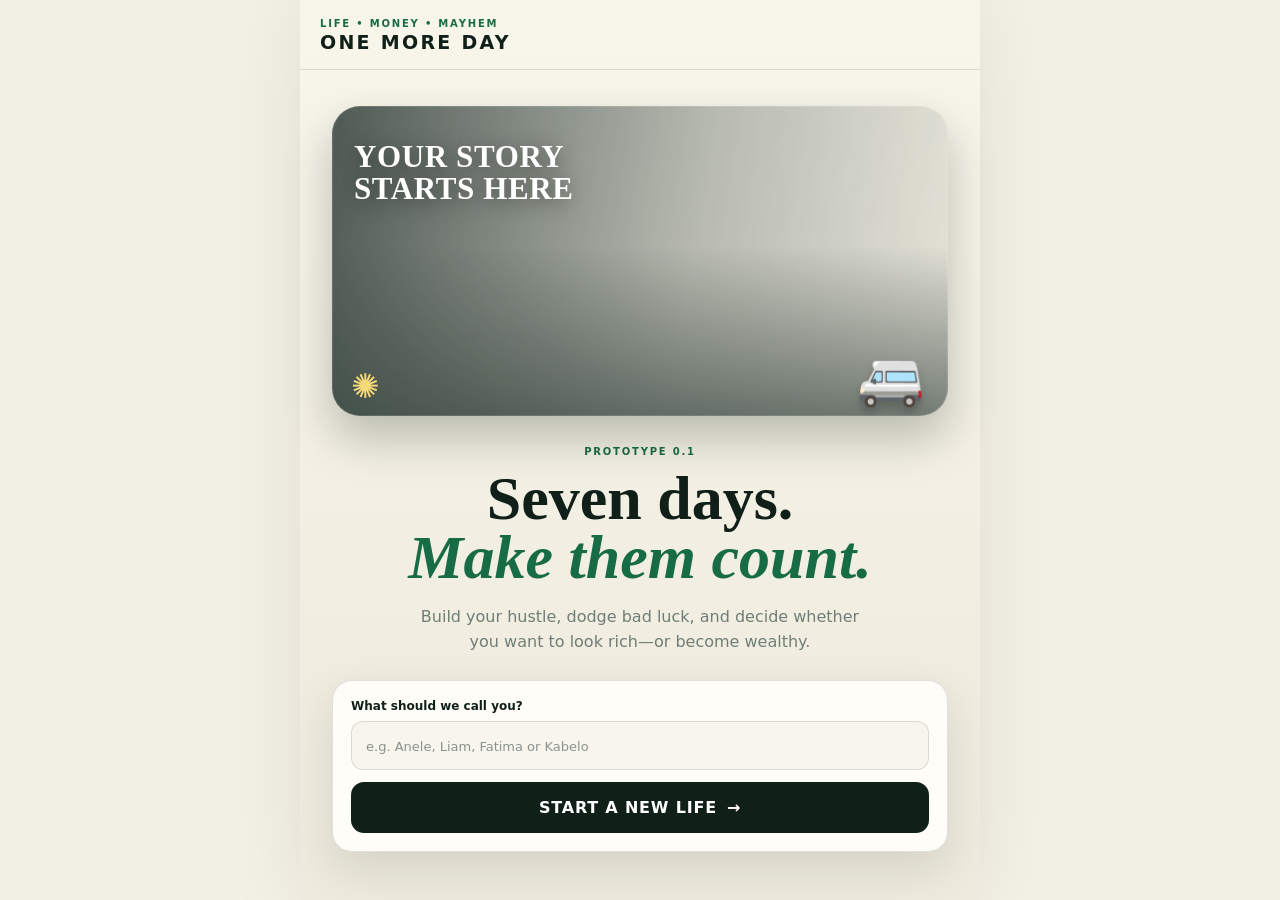
==== index.html @ ae4381b4 "Add files via upload" ====
<!doctype html>
<html lang="en">
<head>
  <meta charset="utf-8">
  <meta name="viewport" content="width=device-width, initial-scale=1, viewport-fit=cover">
  <meta name="theme-color" content="#101c18">
  <meta name="description" content="ONE MORE DAY — a bite-sized life and money simulator.">
  <title>ONE MORE DAY</title>
  <link rel="stylesheet" href="styles.css">
  <link rel="stylesheet" href="career.css">
  <link rel="stylesheet" href="life-polish.css">
  <link rel="stylesheet" href="v05-polish.css">
  <link rel="stylesheet" href="v06-game.css">
</head>
<body>
  <main class="app-shell">
    <header class="topbar">
      <div>
        <p class="eyebrow">LIFE • MONEY • MAYHEM</p>
        <h1>ONE MORE DAY</h1>
      </div>
      <button id="resetButton" class="icon-button hidden" type="button" aria-label="Start a new life">↻</button>
    </header>

    <section id="startScreen" class="screen start-screen">
      <div class="hero-art cover-art" aria-hidden="true">
        <div class="cover-copy"><strong>YOUR STORY<br>STARTS HERE</strong></div>
        <span class="cover-shade"></span><span class="taxi">🚐</span><span class="protea">✺</span>
      </div>
      <p class="chapter">PROTOTYPE 0.1</p>
      <h2>Seven days.<br><em>Make them count.</em></h2>
      <p class="lede">Build your hustle, dodge bad luck, and decide whether you want to look rich—or become wealthy.</p>
      <form id="newLifeForm" class="new-life-card">
        <label for="playerName">What should we call you?</label>
        <input id="playerName" name="playerName" maxlength="32" placeholder="e.g. Anele, Liam, Fatima or Kabelo" autocomplete="given-name">
        <button class="primary-button" type="submit">START A NEW LIFE <span>→</span></button>
        <button id="continueButton" class="text-button hidden" type="button">Continue saved life</button>
      </form>
    </section>

    <section id="gameScreen" class="screen hidden" aria-live="polite">
      <div class="day-strip">
        <div><span>DAY</span><strong id="dayValue">1 / 7</strong></div>
        <div><span>AGE</span><strong id="ageValue">18</strong></div>
        <div class="money"><span>CASH</span><strong id="cashValue">R250</strong></div>
        <div><span>NET WORTH</span><strong id="netWorthValue">R250</strong></div>
      </div>

      <div id="statGrid" class="stat-grid"></div>

      <details class="relationship-panel">
        <summary><div><p class="chapter">YOUR PEOPLE</p><h3>Relationships</h3></div><span>View bonds⌄</span></summary>
        <div id="relationshipGrid" class="relationship-grid"></div>
      </details>

      <section id="storyCard" class="story-card">
        <div class="story-head">
          <span id="storyIcon" class="story-icon">🌅</span>
          <div><p id="storyKicker" class="chapter">MONDAY MORNING</p><h2 id="storyTitle">The week is yours.</h2></div>
        </div>
        <p id="storyText">Your wallet is light, but your ambition isn't. Pick a hustle to earn today's bread.</p>
        <div id="choiceList" class="choice-list"></div>
      </section>

      <section id="activityPanel" class="activity-panel">
        <div class="section-title"><div><p class="chapter">YOUR WORK</p><h3 id="workTitle">Choose a career path</h3></div><span id="energyHint">Build it over time</span></div>
        <div id="hustleList" class="hustle-list"></div>
      </section>

      <div id="toast" class="toast" role="status"></div>
      <button id="nextDayButton" class="primary-button next-button" type="button" disabled>CHOOSE A CAREER FIRST</button>
      <p class="save-note">Progress saves automatically on this device.</p>
    </section>

    <section id="summaryScreen" class="screen summary-screen hidden">
      <div class="summary-badge">WEEK 1 COMPLETE</div>
      <h2 id="summaryTitle">You survived the week.</h2>
      <p id="summaryMessage" class="lede"></p>
      <div id="summaryScore" class="big-score"></div>
      <div id="summaryGrid" class="summary-grid"></div>
      <div class="quote-card"><span>“</span><p id="summaryQuote"></p></div>
      <button id="continueWeekButton" class="primary-button" type="button">CONTINUE YOUR STORY <span>→</span></button>
      <button id="replayButton" class="text-button" type="button">Start a different life</button>
    </section>
  </main>

  <div id="chaseGame" class="chase-modal hidden" role="dialog" aria-modal="true" aria-labelledby="chaseTitle">
    <div class="chase-card">
      <p class="chapter">QUICK! GET YOUR PHONE BACK</p>
      <h2 id="chaseTitle">Catch the thief!</h2>
      <p>Tap the moving thief three times before they escape.</p>
      <div class="chase-status"><strong id="chaseHits">0 / 3 catches</strong><span id="chaseTime">6.0s</span></div>
      <div id="chaseTrack" class="chase-track"><button id="thiefButton" type="button" aria-label="Catch the thief">🏃🏾</button></div>
    </div>
  </div>
  <script src="js/life-game.js"></script>
</body>
</html>
---- styles.css ----
:root {
  --ink:#102019; --muted:#6f7e76; --paper:#f3f0e5; --card:#fffdf7;
  --green:#176c45; --lime:#dff36a; --gold:#f3b43c; --red:#dc5d4a;
  --line:rgba(16,32,25,.13); --shadow:0 16px 45px rgba(13,36,26,.12);
}
*{box-sizing:border-box} body{margin:0;background:var(--paper);color:var(--ink);font-family:Inter,ui-sans-serif,system-ui,-apple-system,"Segoe UI",sans-serif;min-height:100vh}
button,input{font:inherit}button{cursor:pointer}.hidden{display:none!important}.app-shell{width:min(100%,680px);min-height:100vh;margin:auto;background:linear-gradient(180deg,#f8f5eb,#eeeadd);box-shadow:0 0 80px rgba(16,32,25,.08)}
.topbar{padding:max(18px,env(safe-area-inset-top)) 20px 14px;display:flex;align-items:center;justify-content:space-between;border-bottom:1px solid var(--line)}h1{font-size:19px;letter-spacing:.12em;margin:2px 0}.eyebrow,.chapter{font-size:10px;letter-spacing:.18em;font-weight:900;color:var(--green);margin:0}.icon-button{width:40px;height:40px;border-radius:50%;border:1px solid var(--line);background:transparent;font-size:22px}.screen{padding:24px 18px 34px}.start-screen{text-align:center;padding-top:36px}.hero-art{height:190px;position:relative;overflow:hidden;border-radius:28px;background:linear-gradient(#e5f3d8 0 57%,#d2a05b 57%);margin-bottom:30px}.sun{position:absolute;width:92px;height:92px;border-radius:50%;background:var(--gold);left:50%;top:25px;transform:translateX(-50%)}.city{position:absolute;inset:auto 0 36px;height:74px;background:linear-gradient(90deg,#1a5139 0 10%,transparent 10% 13%,#26664a 13% 28%,transparent 28% 32%,#173f30 32% 44%,transparent 44% 48%,#286d4c 48% 63%,transparent 63% 67%,#174a35 67% 80%,transparent 80% 83%,#2a6549 83%);clip-path:polygon(0 42%,10% 42%,10% 18%,20% 18%,20% 48%,34% 48%,34% 0,44% 0,44% 51%,54% 51%,54% 23%,65% 23%,65% 45%,75% 45%,75% 8%,86% 8%,86% 38%,100% 38%,100% 100%,0 100%)}.taxi{position:absolute;right:38px;bottom:9px;font-size:48px;filter:drop-shadow(0 6px 4px rgba(0,0,0,.2))}.start-screen h2,.summary-screen h2{font-family:Georgia,serif;font-size:clamp(38px,10vw,62px);line-height:.95;margin:12px 0 18px}.start-screen h2 em{color:var(--green)}.lede{color:var(--muted);line-height:1.55;margin:0 auto 26px;max-width:470px}.new-life-card{background:var(--card);padding:18px;border:1px solid var(--line);border-radius:20px;box-shadow:var(--shadow);text-align:left}.new-life-card label{display:block;font-size:12px;font-weight:800;margin-bottom:8px}.new-life-card input{width:100%;padding:14px;border:1px solid var(--line);border-radius:12px;background:#f8f5ec;font-size:16px;margin-bottom:12px;outline:none}.new-life-card input:focus{border-color:var(--green);box-shadow:0 0 0 3px rgba(23,108,69,.12)}.primary-button{width:100%;border:0;border-radius:13px;background:var(--ink);color:white;font-weight:900;letter-spacing:.05em;padding:16px;display:flex;justify-content:center;gap:10px}.primary-button:not(:disabled):active{transform:translateY(1px)}.primary-button:disabled{opacity:.42;cursor:not-allowed}.text-button{border:0;background:none;color:var(--green);font-weight:800;width:100%;padding:14px 0 2px}.day-strip{display:grid;grid-template-columns:repeat(4,1fr);gap:6px;border-bottom:1px solid var(--line);padding-bottom:17px}.day-strip div{border-right:1px solid var(--line);padding:0 7px}.day-strip div:last-child{border:0}.day-strip span{display:block;font-size:8px;letter-spacing:.11em;font-weight:900;color:var(--muted);margin-bottom:5px}.day-strip strong{font-size:14px;white-space:nowrap}.day-strip .money strong{color:var(--green)}.stat-grid{display:grid;grid-template-columns:repeat(3,1fr);gap:8px;margin:16px 0}.stat{background:rgba(255,255,255,.58);border:1px solid var(--line);padding:9px;border-radius:10px}.stat-label{display:flex;justify-content:space-between;font-size:9px;font-weight:900;color:var(--muted);text-transform:uppercase}.bar{height:5px;background:#deddd4;border-radius:5px;margin-top:6px;overflow:hidden}.bar i{display:block;height:100%;border-radius:5px;background:var(--green);transition:width .3s}.story-card{background:var(--card);border:1px solid var(--line);border-radius:22px;padding:20px;box-shadow:var(--shadow);margin:12px 0}.story-head{display:flex;gap:13px;align-items:center}.story-icon{display:grid;place-items:center;width:50px;height:50px;border-radius:15px;background:var(--lime);font-size:25px;flex:none}.story-card h2{font-family:Georgia,serif;margin:3px 0 0;font-size:25px}.story-card>p{line-height:1.5;color:#536159}.choice-list{display:grid;gap:9px;margin-top:16px}.choice{border:1px solid var(--line);background:#f7f4eb;text-align:left;border-radius:12px;padding:13px;font-weight:800;color:var(--ink)}.choice small{display:block;color:var(--muted);font-weight:500;margin-top:3px}.choice:hover{border-color:var(--green)}.choice:disabled{opacity:.45}.activity-panel{margin-top:20px}.section-title{display:flex;justify-content:space-between;align-items:end}.section-title h3{margin:3px 0;font-family:Georgia,serif;font-size:24px}.section-title>span{font-size:10px;color:var(--muted)}.hustle-list{display:grid;gap:9px;margin-top:12px}.hustle{display:grid;grid-template-columns:45px 1fr auto;gap:11px;align-items:center;width:100%;padding:13px;border-radius:14px;border:1px solid var(--line);background:rgba(255,255,255,.6);text-align:left;color:var(--ink)}.hustle:hover:not(:disabled){border-color:var(--green);transform:translateY(-1px)}.hustle.done{background:#e5efdf;border-color:#7fa688}.hustle:disabled:not(.done){opacity:.43}.hustle-icon{font-size:25px}.hustle strong,.hustle small{display:block}.hustle small{color:var(--muted);margin-top:2px}.reward{font-weight:900;color:var(--green);white-space:nowrap}.next-button{margin-top:19px;background:var(--green)}.save-note{text-align:center;font-size:10px;color:var(--muted)}.toast{position:fixed;z-index:10;left:50%;bottom:90px;transform:translate(-50%,20px);width:min(90%,430px);background:var(--ink);color:#fff;padding:12px 16px;border-radius:12px;opacity:0;pointer-events:none;transition:.25s;text-align:center;font-weight:700;box-shadow:var(--shadow)}.toast.show{opacity:1;transform:translate(-50%,0)}.summary-screen{text-align:center;padding-top:50px}.summary-badge{display:inline-block;background:var(--lime);color:var(--ink);font-size:10px;letter-spacing:.16em;font-weight:900;padding:8px 13px;border-radius:20px}.big-score{font:700 54px Georgia,serif;color:var(--green);margin:12px}.big-score small{font:800 11px Inter,sans-serif;color:var(--muted);display:block;letter-spacing:.12em}.summary-grid{display:grid;grid-template-columns:repeat(2,1fr);gap:9px;text-align:left;margin:20px 0}.summary-item{background:var(--card);border:1px solid var(--line);border-radius:13px;padding:13px}.summary-item span{font-size:9px;color:var(--muted);font-weight:900;letter-spacing:.1em}.summary-item strong{display:block;font-size:20px;margin-top:3px}.quote-card{display:flex;text-align:left;background:var(--ink);color:white;padding:17px;border-radius:16px;margin:22px 0}.quote-card span{font:50px Georgia;color:var(--lime);line-height:.7;margin-right:10px}.quote-card p{margin:0;line-height:1.45}.positive{color:var(--green)!important}.negative{color:var(--red)!important}
@media(min-width:560px){.screen{padding-left:32px;padding-right:32px}.hustle-list{grid-template-columns:repeat(3,1fr)}.hustle{grid-template-columns:1fr;text-align:center}.hustle-icon{font-size:30px}.reward{margin-top:4px}.stat-grid{grid-template-columns:repeat(6,1fr)}}
@media(prefers-reduced-motion:reduce){*{scroll-behavior:auto!important;transition:none!important}}
---- career.css ----
.career-card{background:var(--card);border:1px solid var(--line);border-radius:17px;padding:16px;margin-top:12px}.career-top{display:flex;gap:12px;align-items:center}.career-top .hustle-icon{font-size:34px}.career-top div{flex:1}.career-top strong,.career-top small{display:block}.career-top small{color:var(--muted);margin-top:3px}.career-progress{height:8px;background:#deddd4;border-radius:8px;overflow:hidden;margin:14px 0 5px}.career-progress i{display:block;height:100%;background:var(--gold);border-radius:8px}.career-meta{display:flex;justify-content:space-between;color:var(--muted);font-size:10px;font-weight:800}.upgrade-list{display:grid;grid-template-columns:1fr 1fr;gap:8px;margin-top:13px}.upgrade{border:1px solid var(--line);background:#f7f4eb;border-radius:11px;padding:11px;text-align:left;color:var(--ink)}.upgrade strong,.upgrade small{display:block}.upgrade small{color:var(--muted);margin-top:3px}.upgrade:disabled{opacity:.4}.opportunity{margin-top:10px;border:1px dashed var(--green);border-radius:12px;padding:11px;color:var(--green);background:#edf5e8;font-weight:800;width:100%}
---- life-polish.css ----
.cover-art{height:250px;background:linear-gradient(165deg,#102f25 0 55%,#d3903d 55% 68%,#f1bd4b 68%);box-shadow:0 22px 45px rgba(16,32,25,.2);isolation:isolate}.cover-art:before{content:"";position:absolute;inset:0;background:radial-gradient(circle at 82% 18%,rgba(223,243,106,.22) 0 2px,transparent 3px);background-size:22px 22px;opacity:.8}.cover-copy{position:absolute;z-index:6;text-align:left;left:22px;top:24px;color:white}.cover-copy span{font-size:8px;letter-spacing:.23em;font-weight:900;color:var(--lime)}.cover-copy strong{display:block;font:700 27px/1.02 Georgia,serif;margin-top:7px;letter-spacing:.02em}.cover-art .sun{width:105px;height:105px;left:auto;right:26px;top:30px;background:var(--gold);box-shadow:0 0 0 13px rgba(243,180,60,.12)}.mountain{position:absolute;z-index:2;bottom:57px;left:-3%;width:74%;height:92px;background:#214d3b;clip-path:polygon(0 100%,8% 64%,22% 55%,31% 30%,60% 24%,70% 47%,80% 49%,100% 100%)}.cover-art .city{z-index:3;bottom:42px;opacity:.94}.cover-art .taxi{z-index:7;font-size:54px;right:24px;bottom:7px}.protea{position:absolute;z-index:7;color:#f5d878;font-size:34px;left:19px;bottom:10px}.relationship-panel{margin:18px 0}.relationship-grid{display:grid;grid-template-columns:repeat(3,1fr);gap:8px;margin-top:10px}.person{background:rgba(255,255,255,.62);border:1px solid var(--line);border-radius:13px;padding:10px;text-align:center}.person-avatar{font-size:24px;display:block}.person strong,.person small{display:block}.person strong{font-size:11px;margin-top:4px}.person small{font-size:9px;color:var(--muted);margin:2px 0 7px}.bond{height:5px;background:#deddd4;border-radius:5px;overflow:hidden}.bond i{display:block;height:100%;background:#d65c75}.performance{display:flex;align-items:center;gap:8px;margin-top:10px;padding:9px 11px;background:#eef3e9;border-radius:10px;font-size:11px}.performance b{color:var(--green)}.work-situation{margin-top:13px;padding-top:13px;border-top:1px solid var(--line)}.work-situation>strong{font-family:Georgia,serif;font-size:17px}.work-situation>p{font-size:12px;line-height:1.4;color:var(--muted);margin:5px 0 10px}.work-options{display:grid;gap:7px}.work-option{border:1px solid var(--line);border-radius:10px;background:#fff;padding:9px;text-align:left;color:var(--ink);font-size:11px;font-weight:800}.work-option small{display:block;color:var(--muted);font-weight:500;margin-top:2px}.fired-card{background:#fff0eb;border:1px solid #e6a093;border-radius:14px;padding:15px;margin-top:12px}.fired-card strong{color:#9b3427}.warning{color:var(--red)!important}
@media(min-width:560px){.cover-art{height:285px}.cover-copy strong{font-size:35px}.work-options{grid-template-columns:repeat(3,1fr)}}
---- v05-polish.css ----
.cover-art{height:275px;background-image:url("https://commons.wikimedia.org/wiki/Special:Redirect/file/Ominous%20Sunset%20over%20Johannesburg.jpg?width=1200");background-size:cover;background-position:center 48%;box-shadow:0 22px 45px rgba(16,32,25,.25);isolation:isolate}.cover-art:before{content:"";position:absolute;inset:0;background:linear-gradient(100deg,rgba(7,25,20,.88) 0%,rgba(7,25,20,.32) 58%,rgba(7,25,20,.08)),linear-gradient(0deg,rgba(7,25,20,.65),transparent 55%);z-index:1}.cover-shade{position:absolute;inset:0;z-index:2;box-shadow:inset 0 0 0 1px rgba(255,255,255,.13);border-radius:28px}.cover-copy{z-index:6}.cover-copy strong{font-size:29px;text-shadow:0 3px 20px rgba(0,0,0,.5)}.cover-art .taxi{z-index:7}.protea{z-index:7}.relationship-panel{margin:18px 0;border:1px solid var(--line);background:rgba(255,255,255,.58);border-radius:16px;padding:0 13px}.relationship-panel summary{list-style:none;display:flex;align-items:center;justify-content:space-between;cursor:pointer;padding:13px 0}.relationship-panel summary::-webkit-details-marker{display:none}.relationship-panel summary h3{font:700 20px Georgia,serif;margin:2px 0}.relationship-panel summary>span{font-size:10px;color:var(--green);font-weight:900}.relationship-panel[open] summary>span{font-size:0}.relationship-panel[open] summary>span:after{content:"Hide bonds⌃";font-size:10px}.relationship-grid{padding-bottom:13px}.work-option,.choice,.hustle,.upgrade,.opportunity{transition:transform .16s,box-shadow .16s,border-color .16s}.work-option:hover,.choice:hover,.hustle:hover,.upgrade:hover:not(:disabled),.opportunity:hover{border-color:var(--green)!important;box-shadow:0 7px 18px rgba(23,108,69,.1);transform:translateY(-1px)}.work-option:active,.choice:active,.hustle:active,.upgrade:active,.opportunity:active,.primary-button:active{transform:scale(.985)}.story-card{overflow:hidden}.choice{position:relative;padding-right:35px}.choice:after{content:"›";position:absolute;right:13px;top:50%;transform:translateY(-50%);font-size:22px;color:var(--green)}.day-strip{position:sticky;top:0;z-index:8;background:rgba(243,240,229,.94);backdrop-filter:blur(12px);padding-top:10px}.new-life-card{backdrop-filter:blur(8px)}
@media(min-width:560px){.cover-art{height:310px}.cover-copy strong{font-size:38px}}
.photo-credit{font-size:8px;color:var(--muted);text-align:right;margin:-22px 8px 18px;position:relative;z-index:8;background:rgba(255,255,255,.72);display:inline-block;float:right;padding:3px 6px;border-radius:6px}.photo-credit+.chapter{clear:both}
.hidden-stakes{font-size:9px!important;font-style:italic;margin:9px 0 0!important}.work-option small{opacity:.68}.new-life-card input::placeholder{color:#89938e;font-size:13px}
---- v06-game.css ----
.cover-copy{top:28px}.cover-copy strong{font-size:31px}.path-note{font-size:10px;color:var(--muted);margin-top:3px}.empire-progress{margin:11px 0;padding:10px;background:#14271f;color:white;border-radius:11px}.empire-progress div{display:flex;justify-content:space-between;font-size:9px;font-weight:900;letter-spacing:.08em}.empire-progress .bar{background:rgba(255,255,255,.16);height:6px}.empire-progress .bar i{background:var(--lime)}.expansion-button{grid-column:1/-1;border:1px solid #dfbd6b;background:#fff8de;border-radius:11px;padding:11px;text-align:left;color:var(--ink)}.expansion-button strong,.expansion-button small{display:block}.expansion-button small{color:var(--muted);margin-top:3px}.expansion-button:disabled{opacity:.4}.summary-screen .text-button{margin-top:9px}.chase-modal{position:fixed;z-index:50;inset:0;background:rgba(8,24,18,.86);display:grid;place-items:center;padding:20px;backdrop-filter:blur(8px)}.chase-card{width:min(100%,480px);background:var(--paper);border-radius:24px;padding:20px;box-shadow:0 30px 90px rgba(0,0,0,.4)}.chase-card h2{font:700 30px Georgia,serif;margin:5px 0}.chase-card>p:not(.chapter){color:var(--muted);margin:0 0 13px}.chase-status{display:flex;justify-content:space-between;font-size:12px;font-weight:900;margin-bottom:8px}.chase-track{height:300px;position:relative;overflow:hidden;border-radius:17px;background:linear-gradient(160deg,#ecd89e,#c17e3e);box-shadow:inset 0 0 0 1px rgba(0,0,0,.1)}.chase-track:before{content:"";position:absolute;inset:0;background:repeating-linear-gradient(90deg,transparent 0 58px,rgba(255,255,255,.14) 59px 61px)}#thiefButton{position:absolute;left:42%;top:42%;width:64px;height:64px;border:0;border-radius:50%;background:#fff;box-shadow:0 7px 20px rgba(0,0,0,.25);font-size:31px;transition:left .12s,top .12s,transform .08s}#thiefButton:active{transform:scale(.82)}
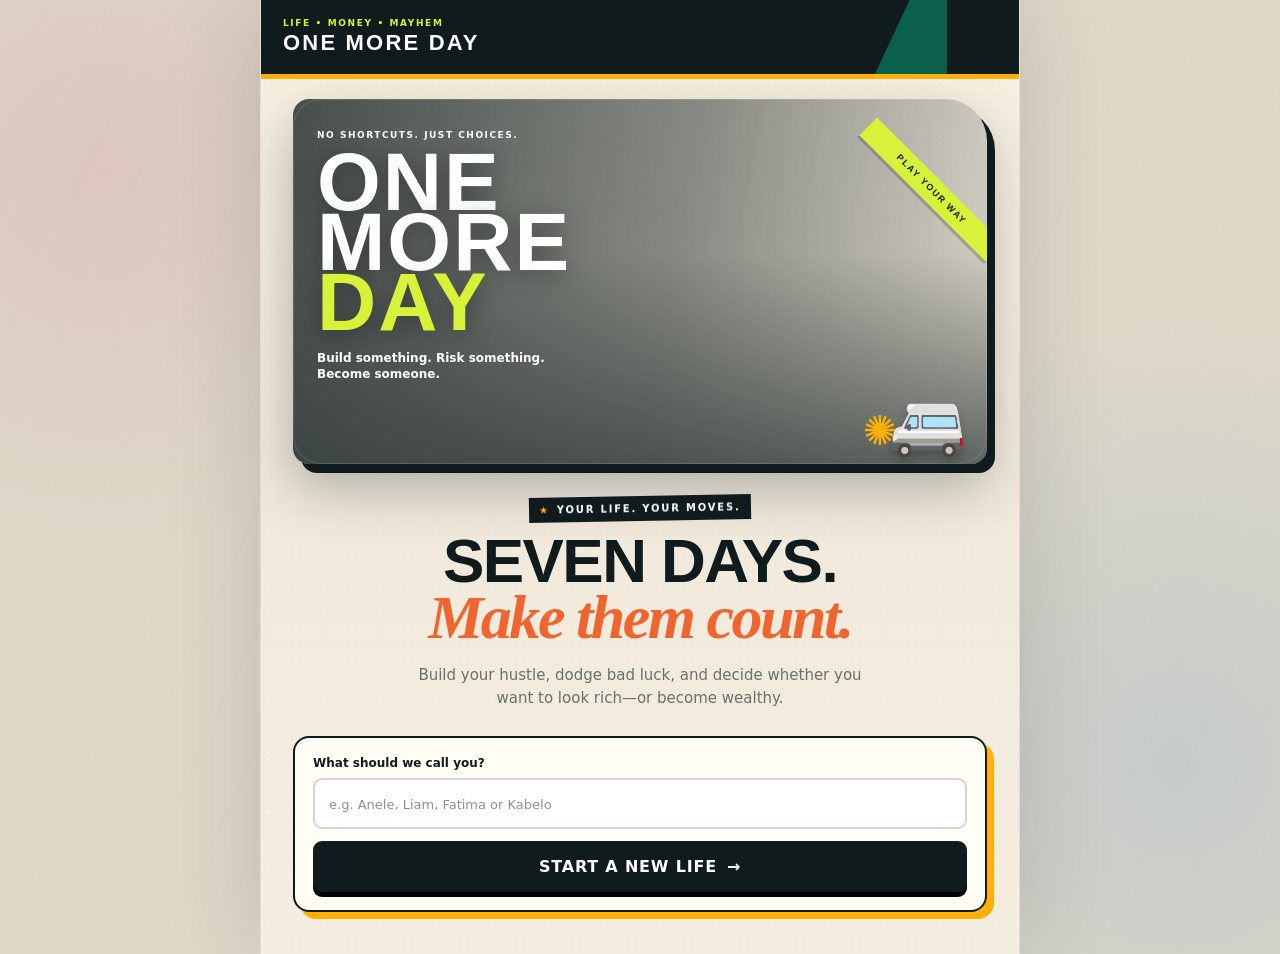
==== commit 19d6c867: "Redesign the game interface and interactions" ====
--- a/index.html
+++ b/index.html
@@ -11,11 +11,12 @@
   <link rel="stylesheet" href="life-polish.css">
   <link rel="stylesheet" href="v05-polish.css">
   <link rel="stylesheet" href="v06-game.css">
+  <link rel="stylesheet" href="v07-playful.css">
 </head>
 <body>
   <main class="app-shell">
     <header class="topbar">
-      <div>
+      <div class="brand-lockup">
         <p class="eyebrow">LIFE • MONEY • MAYHEM</p>
         <h1>ONE MORE DAY</h1>
       </div>
@@ -24,10 +25,14 @@
 
     <section id="startScreen" class="screen start-screen">
       <div class="hero-art cover-art" aria-hidden="true">
-        <div class="cover-copy"><strong>YOUR STORY<br>STARTS HERE</strong></div>
+        <div class="cover-copy">
+          <span class="cover-kicker">NO SHORTCUTS. JUST CHOICES.</span>
+          <strong><span class="cover-word">ONE</span><span class="cover-word">MORE</span><span class="cover-word accent-word">DAY</span></strong>
+          <small>Build something. Risk something. Become someone.</small>
+        </div>
         <span class="cover-shade"></span><span class="taxi">🚐</span><span class="protea">✺</span>
       </div>
-      <p class="chapter">PROTOTYPE 0.1</p>
+      <p class="chapter start-chapter">YOUR LIFE. YOUR MOVES.</p>
       <h2>Seven days.<br><em>Make them count.</em></h2>
       <p class="lede">Build your hustle, dodge bad luck, and decide whether you want to look rich—or become wealthy.</p>
       <form id="newLifeForm" class="new-life-card">
@@ -54,6 +59,7 @@
       </details>
 
       <section id="storyCard" class="story-card">
+        <div class="scene-stamp" aria-hidden="true">TODAY'S STORY</div>
         <div class="story-head">
           <span id="storyIcon" class="story-icon">🌅</span>
           <div><p id="storyKicker" class="chapter">MONDAY MORNING</p><h2 id="storyTitle">The week is yours.</h2></div>
@@ -86,13 +92,26 @@
 
   <div id="chaseGame" class="chase-modal hidden" role="dialog" aria-modal="true" aria-labelledby="chaseTitle">
     <div class="chase-card">
-      <p class="chapter">QUICK! GET YOUR PHONE BACK</p>
-      <h2 id="chaseTitle">Catch the thief!</h2>
-      <p>Tap the moving thief three times before they escape.</p>
-      <div class="chase-status"><strong id="chaseHits">0 / 3 catches</strong><span id="chaseTime">6.0s</span></div>
-      <div id="chaseTrack" class="chase-track"><button id="thiefButton" type="button" aria-label="Catch the thief">🏃🏾</button></div>
+      <div class="chase-heading">
+        <div><p class="chapter">CHAOS AT THE TAXI RANK</p><h2 id="chaseTitle">Don’t lose them!</h2></div>
+        <span class="chase-phone">📱</span>
+      </div>
+      <p id="chaseCallout">Tap the runner four times. They keep changing lanes.</p>
+      <div class="chase-status"><strong id="chaseHits">0 / 4 catches</strong><span id="chaseTime">7.0s</span></div>
+      <div class="chase-meter" aria-hidden="true"><i id="chaseMeterFill"></i></div>
+      <div id="chaseTrack" class="chase-track">
+        <div class="rank-skyline" aria-hidden="true"></div>
+        <div class="rank-sign" aria-hidden="true">TAXI RANK</div>
+        <span class="rank-extra extra-one" aria-hidden="true">🚕</span>
+        <span class="rank-extra extra-two" aria-hidden="true">🧺</span>
+        <span class="rank-extra extra-three" aria-hidden="true">🧍🏾</span>
+        <div id="chaseBurst" class="chase-burst" aria-hidden="true"></div>
+        <button id="thiefButton" type="button" aria-label="Catch the phone thief"><span>🏃🏾</span><b>📱</b></button>
+      </div>
+      <p class="chase-tip">KEEP YOUR EYES UP • TAP FAST • DON’T PANIC</p>
     </div>
   </div>
-  <script src="js/life-game.js"></script>
+  <script src="js/game-systems.js?v=07"></script>
+  <script src="js/life-game.js?v=07"></script>
 </body>
 </html>
--- a/v07-playful.css
+++ b/v07-playful.css
@@ -0,0 +1,135 @@
+:root{
+  --ink:#101b1e;
+  --muted:#66716e;
+  --paper:#f2eadb;
+  --card:#fffdf5;
+  --green:#08785b;
+  --lime:#d7f238;
+  --gold:#ffb000;
+  --orange:#f0642f;
+  --blue:#2878d0;
+  --pink:#d84b75;
+  --line:rgba(16,27,30,.16);
+  --shadow:0 18px 42px rgba(22,39,36,.14);
+}
+
+html{scroll-behavior:smooth}
+body{
+  background:
+    radial-gradient(circle at 8% 18%,rgba(216,75,117,.12),transparent 24rem),
+    radial-gradient(circle at 92% 80%,rgba(40,120,208,.13),transparent 28rem),
+    #ded8c9;
+  font-family:"Segoe UI Variable","Trebuchet MS",ui-sans-serif,system-ui,sans-serif;
+}
+body:before{
+  content:"";position:fixed;inset:0;pointer-events:none;opacity:.22;
+  background-image:repeating-linear-gradient(115deg,transparent 0 48px,rgba(16,27,30,.04) 49px 50px);
+}
+.app-shell{
+  width:min(100%,760px);position:relative;overflow:hidden;
+  background:linear-gradient(180deg,#f8f1e3 0,#f1eadc 48%,#f5eee0 100%);
+  border-inline:1px solid rgba(16,27,30,.07);box-shadow:0 0 90px rgba(16,27,30,.16);
+}
+.app-shell:before{
+  content:"";position:absolute;inset:0;pointer-events:none;opacity:.16;
+  background-image:radial-gradient(rgba(16,27,30,.35) .65px,transparent .7px);background-size:7px 7px;
+  mix-blend-mode:multiply;
+}
+.topbar{
+  position:relative;z-index:12;background:var(--ink);color:white;border:0;padding:18px 22px 16px;
+  box-shadow:0 5px 0 var(--gold);
+}
+.topbar:after{content:"";position:absolute;right:72px;top:0;width:72px;height:100%;background:var(--green);clip-path:polygon(48% 0,100% 0,100% 100%,0 100%);opacity:.75}
+.brand-lockup{position:relative;z-index:1}.topbar .eyebrow{color:var(--lime);font-size:9px}.topbar h1{font-family:Impact,"Arial Black",sans-serif;font-weight:900;letter-spacing:.1em;font-size:22px}
+.topbar .icon-button{position:relative;z-index:2;color:white;border-color:rgba(255,255,255,.3);background:rgba(255,255,255,.08);transition:.2s}
+.topbar .icon-button:hover{background:var(--lime);color:var(--ink);transform:rotate(-12deg)}
+
+.screen{position:relative;z-index:1;padding:26px 18px 42px}.start-screen{padding-top:25px}
+.cover-art{height:330px;border-radius:16px 42px 16px 16px;margin-bottom:27px;background-position:center 48%;box-shadow:8px 9px 0 var(--ink),0 24px 55px rgba(16,27,30,.3)}
+.cover-art:before{background:linear-gradient(100deg,rgba(8,20,23,.92) 0%,rgba(8,20,23,.58) 54%,rgba(8,20,23,.15)),linear-gradient(0deg,rgba(8,20,23,.74),transparent 58%)}
+.cover-art:after{content:"PLAY YOUR WAY";position:absolute;right:-34px;top:78px;z-index:8;padding:8px 42px;background:var(--lime);color:var(--ink);font:900 9px/1 "Segoe UI",sans-serif;letter-spacing:.18em;transform:rotate(45deg);box-shadow:0 3px 0 rgba(0,0,0,.2)}
+.cover-copy{left:24px;right:24px;top:31px;text-align:left}.cover-copy .cover-kicker{display:block;color:white;font-size:9px;letter-spacing:.17em;font-weight:900;margin-bottom:12px}
+.cover-copy strong{display:flex!important;flex-direction:column;align-items:flex-start;font-family:Impact,"Arial Black",sans-serif!important;font-size:clamp(54px,15vw,88px)!important;line-height:.73!important;letter-spacing:.025em!important;text-shadow:0 5px 24px rgba(0,0,0,.4)!important}
+.cover-copy strong .cover-word{display:block;color:white;font-size:inherit;font-weight:inherit;line-height:inherit;letter-spacing:inherit;transform:translateX(-24px);opacity:0;animation:coverWord .55s cubic-bezier(.2,.9,.25,1.2) forwards}
+.cover-word:nth-child(2){animation-delay:.12s}.cover-word:nth-child(3){animation-delay:.24s}.cover-copy strong .accent-word{color:var(--lime);transform:translateX(-24px) rotate(-2deg)}
+.cover-copy small{display:block;color:white;font-weight:700;margin-top:18px;font-size:11px;max-width:250px;line-height:1.35;opacity:0;animation:fadeUp .45s .55s forwards}
+.cover-art .taxi{font-size:62px;right:21px;bottom:5px;animation:taxiIdle 2.8s ease-in-out infinite}.cover-art .protea{color:var(--gold);font-size:41px;left:auto;right:90px;bottom:9px;animation:spinSlow 12s linear infinite}
+.start-chapter{display:inline-flex;align-items:center;gap:7px;background:var(--ink);color:white;padding:7px 10px;transform:rotate(-1deg);margin-top:5px}.start-chapter:before{content:"★";color:var(--gold)}
+.start-screen h2,.summary-screen h2{font-family:Impact,"Arial Black",sans-serif;letter-spacing:-.025em;text-transform:uppercase;line-height:.9}.start-screen h2 em{font-family:Georgia,serif;text-transform:none;letter-spacing:-.04em;color:var(--orange)}
+.lede{font-size:15px}.new-life-card{border-radius:16px;border:2px solid var(--ink);box-shadow:7px 7px 0 var(--gold);background:rgba(255,253,245,.96)}
+.new-life-card input{border:2px solid rgba(16,27,30,.18);border-radius:9px;background:white}.new-life-card input:focus{border-color:var(--blue);box-shadow:0 0 0 4px rgba(40,120,208,.14)}
+.primary-button{position:relative;overflow:hidden;border-radius:9px;background:var(--ink);box-shadow:0 5px 0 #000;transition:transform .16s,box-shadow .16s,background .16s}
+.primary-button:before{content:"";position:absolute;top:0;bottom:0;left:-40%;width:26%;background:linear-gradient(90deg,transparent,rgba(255,255,255,.25),transparent);transform:skewX(-20deg);transition:left .45s}
+.primary-button:hover:not(:disabled){background:var(--green);transform:translateY(-2px);box-shadow:0 7px 0 #063b2e}.primary-button:hover:before{left:115%}.primary-button:active:not(:disabled){transform:translateY(3px);box-shadow:0 2px 0 #000}
+
+.day-strip{
+  position:sticky;top:0;z-index:9;margin:0 -18px;padding:12px 18px 14px;
+  background:rgba(16,27,30,.96);color:white;border:0;box-shadow:0 5px 0 var(--gold),0 10px 26px rgba(16,27,30,.16);backdrop-filter:blur(15px);
+}
+.day-strip div{border-color:rgba(255,255,255,.14);padding:0 9px}.day-strip span{color:#a8bbb4}.day-strip strong{font-size:16px}.day-strip .money strong{color:var(--lime)}
+.day-strip strong.value-bump{display:inline-block;animation:valueBump .42s ease}
+
+.stat-grid{grid-template-columns:repeat(3,1fr);gap:9px;margin:22px 0 17px}.stat{position:relative;overflow:hidden;background:white;border:1px solid rgba(16,27,30,.13);border-radius:12px;padding:11px 10px;box-shadow:0 5px 12px rgba(16,27,30,.06)}
+.stat:before{content:"";position:absolute;left:0;top:0;bottom:0;width:4px;background:var(--stat-color,var(--green))}.stat:nth-child(1){--stat-color:var(--pink)}.stat:nth-child(2){--stat-color:var(--gold)}.stat:nth-child(3){--stat-color:var(--blue)}.stat:nth-child(4){--stat-color:#7c5ac7}.stat:nth-child(5){--stat-color:var(--orange)}.stat:nth-child(6){--stat-color:var(--green)}
+.stat-label{font-size:9px}.stat-label b{color:var(--stat-color)}.stat .bar{height:7px;background:#e8e3d9}.stat .bar i{background:var(--stat-color);animation:growBar .7s cubic-bezier(.2,.8,.2,1)}
+
+.relationship-panel{background:white;border:1px solid var(--line);border-radius:13px;box-shadow:0 7px 18px rgba(16,27,30,.06)}.relationship-panel summary{padding:15px 2px}.relationship-panel summary h3{font-family:Impact,"Arial Black",sans-serif;text-transform:uppercase;letter-spacing:.02em}.relationship-panel summary>span{background:#e9f5ee;padding:7px 9px;border-radius:6px}.relationship-panel[open]{box-shadow:5px 6px 0 rgba(216,75,117,.22);animation:panelOpen .26s ease}
+.person{background:#f7f1e6;border-radius:9px}.person-avatar{filter:saturate(.85)}.bond i{background:linear-gradient(90deg,var(--pink),#f28ca6)}
+
+.story-card{position:relative;margin:25px 0 18px;border-radius:14px 34px 14px 14px;border:2px solid var(--ink);padding:28px 20px 21px;background:var(--card);box-shadow:8px 8px 0 var(--scene-accent,var(--gold));animation:sceneIn .42s cubic-bezier(.2,.85,.25,1)}
+.story-card:before{content:"";position:absolute;right:17px;top:15px;width:46px;height:46px;border-radius:50%;background:radial-gradient(circle,var(--scene-accent,var(--gold)) 0 2px,transparent 3px);background-size:9px 9px;opacity:.45}
+.scene-stamp{position:absolute;left:18px;top:-11px;background:var(--ink);color:white;padding:5px 8px;border-radius:4px;font-size:8px;font-weight:900;letter-spacing:.15em;transform:rotate(-1deg)}
+.story-card.scene-0{--scene-accent:var(--gold)}.story-card.scene-1{--scene-accent:var(--pink)}.story-card.scene-2{--scene-accent:var(--green)}.story-card.scene-3{--scene-accent:var(--blue)}.story-card.scene-4{--scene-accent:var(--orange)}.story-card.scene-5{--scene-accent:#7c5ac7}.story-card.scene-6{--scene-accent:var(--lime)}
+.story-card.scene-alert{background:#fff4e4}.story-card.scene-chat{background:#f1f7ff}.story-card.scene-money{background:#f2f8e9}
+.story-head{align-items:flex-start}.story-icon{background:var(--scene-accent);border-radius:11px;box-shadow:3px 3px 0 var(--ink);transform:rotate(-3deg);animation:iconPop .5s ease}.story-card h2{font-family:Impact,"Arial Black",sans-serif;text-transform:uppercase;letter-spacing:-.015em;font-size:29px;line-height:.95}.story-card>p{font-size:14px;color:#4f5b58}.choice-list{gap:10px}
+.choice{display:grid;grid-template-columns:32px 1fr 18px;align-items:center;gap:10px;min-height:63px;padding:10px 12px;border:1px solid rgba(16,27,30,.18);border-radius:9px;background:white;box-shadow:0 3px 0 rgba(16,27,30,.12);font-size:13px;transition:.16s;animation:choiceIn .35s both}
+.choice:nth-child(2){animation-delay:.055s}.choice:nth-child(3){animation-delay:.11s}.choice:nth-child(4){animation-delay:.165s}.choice:after{content:"→";position:static;transform:none;color:var(--scene-accent);font-size:19px;text-align:right}.choice:hover:not(:disabled){border-color:var(--ink)!important;background:color-mix(in srgb,var(--scene-accent) 11%,white);box-shadow:4px 4px 0 var(--scene-accent);transform:translate(-2px,-2px)}
+.choice-marker{display:grid;place-items:center;width:30px;height:30px;background:var(--ink);color:white;border-radius:7px;font-size:10px;font-weight:900}.choice-copy{display:block}.choice-copy small{font-size:10px}.branch-label{display:inline-flex;align-items:center;gap:5px;color:var(--orange);font-size:9px;letter-spacing:.12em;font-weight:900;margin-bottom:6px}.branch-label:before{content:"↳";font-size:14px}.story-card.branching{--scene-accent:var(--orange);animation:branchTurn .36s ease}.story-card.branching .scene-stamp{background:var(--orange)}
+
+.activity-panel{margin-top:29px}.section-title{border-bottom:3px solid var(--ink);padding-bottom:9px}.section-title h3{font-family:Impact,"Arial Black",sans-serif;text-transform:uppercase;font-size:28px;line-height:1}.section-title>span{background:var(--gold);color:var(--ink);font-weight:900;padding:5px 7px;transform:rotate(1deg)}
+.hustle-list{gap:11px}.career-card{grid-column:1/-1;width:100%;border:2px solid var(--ink);border-radius:13px;background:white;padding:0;overflow:hidden;box-shadow:7px 7px 0 rgba(8,120,91,.23)}
+.career-top{padding:17px;background:var(--ink);color:white}.career-top .hustle-icon{display:grid;place-items:center;width:50px;height:50px;border-radius:10px;background:var(--gold);box-shadow:3px 3px 0 #000}.career-top small{color:#b8c6c1}.career-top .reward{color:var(--lime);font-size:15px;animation:earnPulse 2.2s ease-in-out infinite}
+.career-card>.path-note{padding:14px 16px 0;margin:0!important;font-size:12px!important}.career-card>.empire-progress,.career-card>.career-progress,.career-card>.career-meta,.career-card>.performance,.career-card>.upgrade-list,.career-card>.work-situation,.career-card>.opportunity{margin-left:16px;margin-right:16px}
+.empire-progress{margin-top:14px;background:linear-gradient(115deg,#0b4437,#10271f);border-radius:8px;padding:12px}.empire-progress .bar{height:8px}.empire-progress .bar i{box-shadow:0 0 12px rgba(215,242,56,.7);animation:growBar .8s ease}
+.career-progress{height:9px;margin-top:15px}.career-progress i{background:linear-gradient(90deg,var(--gold),var(--orange));animation:growBar .8s ease}.career-meta{font-size:10px}.performance{border-radius:8px;background:#edf3eb}.upgrade-list{margin-bottom:16px}.upgrade,.expansion-button{border-radius:8px;background:#f8f2e7;min-height:68px;transition:.16s}.upgrade:not(:disabled):hover,.expansion-button:not(:disabled):hover{background:#fff2c6;box-shadow:3px 3px 0 var(--gold);transform:translate(-1px,-1px)}
+.work-situation{position:relative;margin-top:19px!important;padding:18px 0 4px;border-top:3px solid var(--ink)}.work-situation:before{content:"DECISION AT WORK";position:absolute;left:0;top:-10px;background:var(--ink);color:white;padding:4px 7px;font-size:8px;font-weight:900;letter-spacing:.12em}.work-situation>strong{display:block;font-family:Impact,"Arial Black",sans-serif;text-transform:uppercase;font-size:20px;margin-top:5px}.work-option{min-height:59px;border-radius:8px;padding:11px;background:white;box-shadow:0 3px 0 rgba(16,27,30,.12);animation:choiceIn .3s both}.work-option:nth-child(2){animation-delay:.05s}.work-option:nth-child(3){animation-delay:.1s}.work-option:hover{background:#eaf7f0!important;box-shadow:3px 3px 0 var(--green)!important}.hidden-stakes{color:var(--orange)!important;font-weight:800}.opportunity{margin-bottom:16px!important;border:2px dashed var(--green);background:#ecf8ef}
+.hustle{border:2px solid var(--ink);border-radius:10px;background:white;box-shadow:4px 4px 0 var(--gold)}
+.next-button{background:linear-gradient(100deg,var(--green),#075f4a);box-shadow:0 6px 0 #064735;border-radius:9px;min-height:56px}.next-button:not(:disabled){animation:nextReady 2s ease-in-out infinite}
+
+.toast{border-radius:8px;background:var(--ink);border-left:6px solid var(--lime);box-shadow:7px 7px 0 rgba(240,100,47,.55);font-size:13px}
+.summary-badge{background:var(--lime);border:2px solid var(--ink);border-radius:6px;box-shadow:3px 3px 0 var(--ink)}
+
+.chase-modal{background:rgba(5,14,17,.9);padding:12px}.chase-card{width:min(100%,520px);border-radius:13px;background:#f7ead0;border:2px solid #0b1719;padding:16px;box-shadow:10px 10px 0 var(--orange),0 34px 100px rgba(0,0,0,.48);animation:chaseDrop .36s cubic-bezier(.2,.85,.25,1)}
+.chase-heading{display:flex;align-items:center;justify-content:space-between;gap:12px}.chase-heading h2{font-family:Impact,"Arial Black",sans-serif;text-transform:uppercase;font-size:34px;line-height:.95}.chase-phone{display:grid;place-items:center;width:52px;height:52px;background:var(--lime);border:2px solid var(--ink);border-radius:50%;font-size:26px;animation:phonePanic .65s ease-in-out infinite alternate}.chase-card>p:not(.chapter){font-size:12px;color:#505c58}.chase-status{font-family:"Arial Black",sans-serif;font-size:12px;margin-bottom:7px}.chase-status span{background:var(--ink);color:var(--lime);padding:4px 7px;border-radius:4px;min-width:54px;text-align:center}.chase-meter{height:8px;background:#cfc4ae;border:1px solid var(--ink);border-radius:2px;margin-bottom:9px;overflow:hidden}.chase-meter i{display:block;width:0;height:100%;background:linear-gradient(90deg,var(--orange),var(--lime));transition:width .2s}
+.chase-track{height:340px;border-radius:7px;border:2px solid var(--ink);background:linear-gradient(#83bdd2 0 23%,#d9b06c 23% 34%,#5e6260 34%);box-shadow:inset 0 0 0 4px rgba(255,255,255,.22);isolation:isolate}.chase-track:before{inset:34% 0 0;background:repeating-linear-gradient(90deg,transparent 0 29%,rgba(255,255,255,.65) 29.5% 30.5%,transparent 31% 62%,rgba(255,255,255,.65) 62.5% 63.5%,transparent 64%);opacity:.45;animation:roadRush .38s linear infinite}.chase-track:after{content:"";position:absolute;inset:34% 0 0;background:repeating-linear-gradient(0deg,transparent 0 28px,rgba(0,0,0,.12) 29px 30px);animation:groundRush .7s linear infinite;z-index:-1}.rank-skyline{position:absolute;inset:5% 0 auto;height:29%;background:#31524c;clip-path:polygon(0 100%,0 38%,13% 38%,13% 18%,27% 18%,27% 52%,39% 52%,39% 8%,54% 8%,54% 42%,69% 42%,69% 22%,83% 22%,83% 54%,100% 54%,100% 100%);opacity:.82;z-index:-1}.rank-sign{position:absolute;left:8px;top:12px;background:var(--gold);color:var(--ink);border:2px solid var(--ink);padding:5px 7px;font:900 9px/1 sans-serif;letter-spacing:.12em;transform:rotate(-2deg)}.rank-extra{position:absolute;z-index:1;filter:drop-shadow(0 4px 2px rgba(0,0,0,.25))}.extra-one{right:4%;top:39%;font-size:42px}.extra-two{left:5%;bottom:8%;font-size:31px}.extra-three{right:10%;bottom:12%;font-size:27px}
+#thiefButton{z-index:5;width:69px;height:69px;border:2px solid var(--ink);border-radius:12px;background:white;box-shadow:5px 6px 0 rgba(16,27,30,.5);font-size:31px;transition:left .44s cubic-bezier(.2,.75,.3,1),top .44s cubic-bezier(.2,.75,.3,1),transform .1s;will-change:left,top;animation:runnerBob .3s ease-in-out infinite alternate}#thiefButton span{display:block;transform:scaleX(-1)}#thiefButton b{position:absolute;right:-8px;top:-11px;font-size:20px;transform:rotate(14deg);filter:drop-shadow(0 2px 1px rgba(0,0,0,.2))}#thiefButton.hit{animation:targetHit .18s ease}
+.chase-track.urgent{animation:urgentShake .16s linear infinite}.chase-track.caught{animation:winFlash .45s ease}.chase-burst{position:absolute;z-index:7;pointer-events:none}.chase-burst i{position:absolute;width:8px;height:8px;background:var(--lime);border:1px solid var(--ink);animation:burst .45s ease-out forwards}.chase-tip{text-align:center;margin:10px 0 0!important;color:var(--ink)!important;font-weight:900;font-size:8px!important;letter-spacing:.12em}.chase-card.combo #chaseCallout{color:var(--orange);font-weight:900;animation:valueBump .25s ease}
+
+@keyframes coverWord{to{transform:translateX(0) rotate(0);opacity:1}}
+@keyframes fadeUp{from{transform:translateY(8px);opacity:0}to{transform:none;opacity:1}}
+@keyframes taxiIdle{0%,100%{transform:translateX(0) rotate(-1deg)}50%{transform:translateX(-7px) rotate(1deg)}}
+@keyframes spinSlow{to{transform:rotate(360deg)}}
+@keyframes valueBump{50%{transform:scale(1.18);color:var(--gold)}}
+@keyframes growBar{from{width:0}}
+@keyframes panelOpen{from{transform:translateY(-5px);opacity:.7}}
+@keyframes sceneIn{from{opacity:0;transform:translateY(15px) rotate(.4deg)}to{opacity:1;transform:none}}
+@keyframes iconPop{0%{transform:scale(.5) rotate(-14deg)}70%{transform:scale(1.12) rotate(3deg)}100%{transform:scale(1) rotate(-3deg)}}
+@keyframes choiceIn{from{opacity:0;transform:translateX(-9px)}to{opacity:1;transform:none}}
+@keyframes branchTurn{0%{transform:rotateY(8deg);opacity:.45}100%{transform:none;opacity:1}}
+@keyframes earnPulse{50%{text-shadow:0 0 12px rgba(215,242,56,.7)}}
+@keyframes nextReady{50%{filter:brightness(1.12)}}
+@keyframes chaseDrop{from{opacity:0;transform:translateY(22px) scale(.97)}to{opacity:1;transform:none}}
+@keyframes phonePanic{to{transform:rotate(10deg) scale(1.08)}}
+@keyframes roadRush{to{background-position-y:30px}}
+@keyframes groundRush{to{background-position-y:60px}}
+@keyframes runnerBob{to{transform:translateY(-4px) rotate(2deg)}}
+@keyframes targetHit{50%{transform:scale(.72) rotate(-9deg);background:var(--lime)}}
+@keyframes urgentShake{25%{transform:translateX(-2px)}75%{transform:translateX(2px)}}
+@keyframes winFlash{50%{filter:brightness(1.35);box-shadow:inset 0 0 0 8px var(--lime)}}
+@keyframes burst{to{transform:translate(var(--dx),var(--dy)) rotate(180deg);opacity:0}}
+
+@media(min-width:560px){
+  .screen{padding-left:32px;padding-right:32px}.day-strip{margin-left:-32px;margin-right:-32px;padding-left:32px;padding-right:32px}.cover-art{height:365px}.cover-copy strong{font-size:82px!important}.cover-copy small{font-size:12px}.hustle-list{grid-template-columns:repeat(3,1fr)}.career-card{grid-column:1/-1}.work-options{grid-template-columns:repeat(3,1fr)}.chase-track{height:380px}
+}
+@media(max-width:390px){.cover-art{height:305px}.cover-copy strong{font-size:52px!important}.story-card h2{font-size:25px}.day-strip strong{font-size:13px}.career-top{align-items:flex-start}.career-top .reward{font-size:12px}}
+@media(prefers-reduced-motion:reduce){.cover-word,.cover-copy small,.cover-art .taxi,.cover-art .protea,.story-card,.story-icon,.choice,.work-option,.career-top .reward,.next-button,#thiefButton,.chase-track:before,.chase-track:after,.chase-phone{animation:none!important}.cover-word,.cover-copy small{opacity:1;transform:none}}
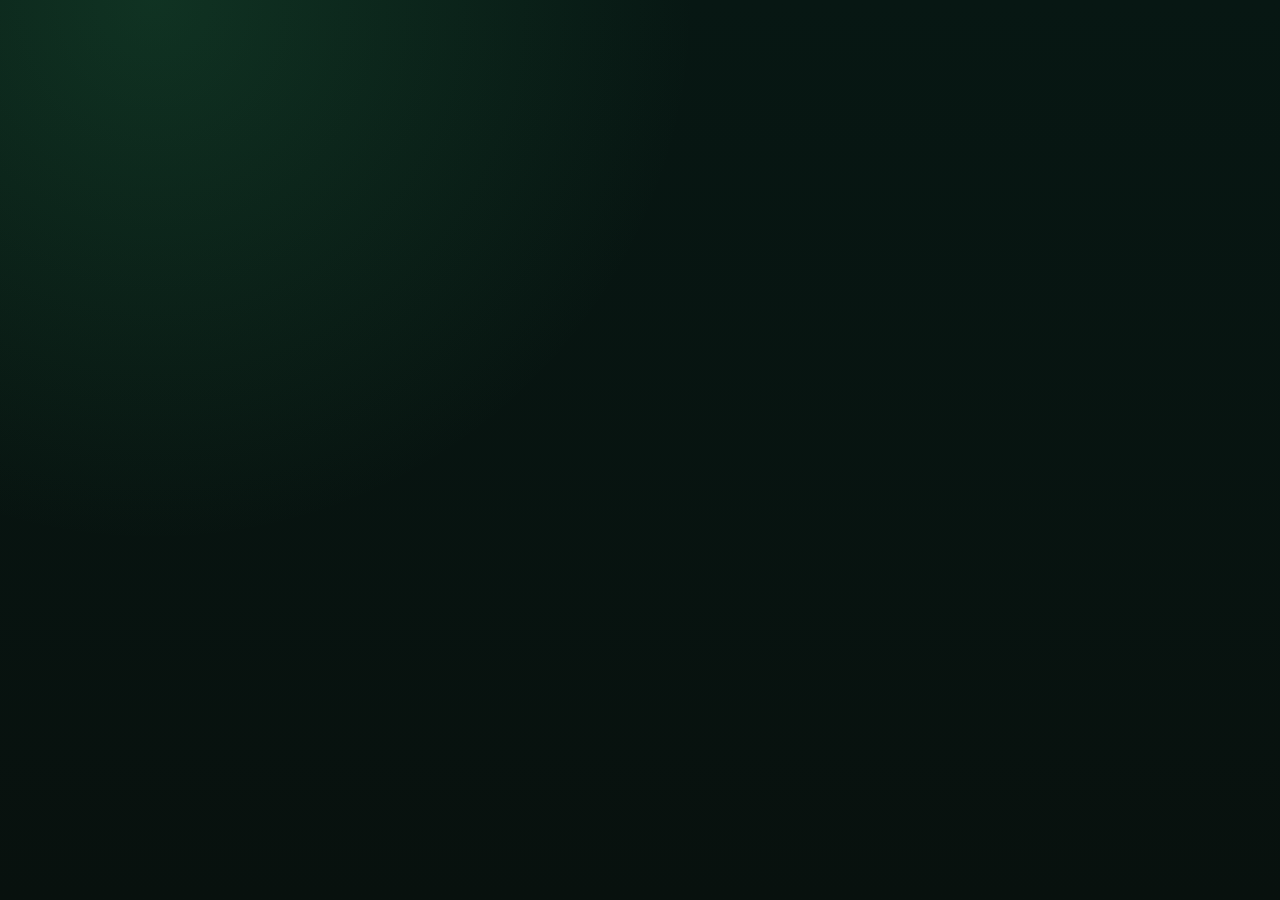
==== commit 8c06c1fb: "release: publish ONE MORE DAY v0.8 SA Edition" ====
--- a/index.html
+++ b/index.html
@@ -1,117 +1,16 @@
 <!doctype html>
-<html lang="en">
+<html lang="en-ZA" data-game-version="0.8">
 <head>
   <meta charset="utf-8">
   <meta name="viewport" content="width=device-width, initial-scale=1, viewport-fit=cover">
-  <meta name="theme-color" content="#101c18">
-  <meta name="description" content="ONE MORE DAY — a bite-sized life and money simulator.">
-  <title>ONE MORE DAY</title>
-  <link rel="stylesheet" href="styles.css">
-  <link rel="stylesheet" href="career.css">
-  <link rel="stylesheet" href="life-polish.css">
-  <link rel="stylesheet" href="v05-polish.css">
-  <link rel="stylesheet" href="v06-game.css">
-  <link rel="stylesheet" href="v07-playful.css">
+  <meta name="theme-color" content="#071713">
+  <meta name="description" content="ONE MORE DAY — a South African life, money and choices game.">
+  <title>ONE MORE DAY — SA Edition</title>
+  <link rel="stylesheet" href="v08-sa-edition.css">
 </head>
 <body>
-  <main class="app-shell">
-    <header class="topbar">
-      <div class="brand-lockup">
-        <p class="eyebrow">LIFE • MONEY • MAYHEM</p>
-        <h1>ONE MORE DAY</h1>
-      </div>
-      <button id="resetButton" class="icon-button hidden" type="button" aria-label="Start a new life">↻</button>
-    </header>
-
-    <section id="startScreen" class="screen start-screen">
-      <div class="hero-art cover-art" aria-hidden="true">
-        <div class="cover-copy">
-          <span class="cover-kicker">NO SHORTCUTS. JUST CHOICES.</span>
-          <strong><span class="cover-word">ONE</span><span class="cover-word">MORE</span><span class="cover-word accent-word">DAY</span></strong>
-          <small>Build something. Risk something. Become someone.</small>
-        </div>
-        <span class="cover-shade"></span><span class="taxi">🚐</span><span class="protea">✺</span>
-      </div>
-      <p class="chapter start-chapter">YOUR LIFE. YOUR MOVES.</p>
-      <h2>Seven days.<br><em>Make them count.</em></h2>
-      <p class="lede">Build your hustle, dodge bad luck, and decide whether you want to look rich—or become wealthy.</p>
-      <form id="newLifeForm" class="new-life-card">
-        <label for="playerName">What should we call you?</label>
-        <input id="playerName" name="playerName" maxlength="32" placeholder="e.g. Anele, Liam, Fatima or Kabelo" autocomplete="given-name">
-        <button class="primary-button" type="submit">START A NEW LIFE <span>→</span></button>
-        <button id="continueButton" class="text-button hidden" type="button">Continue saved life</button>
-      </form>
-    </section>
-
-    <section id="gameScreen" class="screen hidden" aria-live="polite">
-      <div class="day-strip">
-        <div><span>DAY</span><strong id="dayValue">1 / 7</strong></div>
-        <div><span>AGE</span><strong id="ageValue">18</strong></div>
-        <div class="money"><span>CASH</span><strong id="cashValue">R250</strong></div>
-        <div><span>NET WORTH</span><strong id="netWorthValue">R250</strong></div>
-      </div>
-
-      <div id="statGrid" class="stat-grid"></div>
-
-      <details class="relationship-panel">
-        <summary><div><p class="chapter">YOUR PEOPLE</p><h3>Relationships</h3></div><span>View bonds⌄</span></summary>
-        <div id="relationshipGrid" class="relationship-grid"></div>
-      </details>
-
-      <section id="storyCard" class="story-card">
-        <div class="scene-stamp" aria-hidden="true">TODAY'S STORY</div>
-        <div class="story-head">
-          <span id="storyIcon" class="story-icon">🌅</span>
-          <div><p id="storyKicker" class="chapter">MONDAY MORNING</p><h2 id="storyTitle">The week is yours.</h2></div>
-        </div>
-        <p id="storyText">Your wallet is light, but your ambition isn't. Pick a hustle to earn today's bread.</p>
-        <div id="choiceList" class="choice-list"></div>
-      </section>
-
-      <section id="activityPanel" class="activity-panel">
-        <div class="section-title"><div><p class="chapter">YOUR WORK</p><h3 id="workTitle">Choose a career path</h3></div><span id="energyHint">Build it over time</span></div>
-        <div id="hustleList" class="hustle-list"></div>
-      </section>
-
-      <div id="toast" class="toast" role="status"></div>
-      <button id="nextDayButton" class="primary-button next-button" type="button" disabled>CHOOSE A CAREER FIRST</button>
-      <p class="save-note">Progress saves automatically on this device.</p>
-    </section>
-
-    <section id="summaryScreen" class="screen summary-screen hidden">
-      <div class="summary-badge">WEEK 1 COMPLETE</div>
-      <h2 id="summaryTitle">You survived the week.</h2>
-      <p id="summaryMessage" class="lede"></p>
-      <div id="summaryScore" class="big-score"></div>
-      <div id="summaryGrid" class="summary-grid"></div>
-      <div class="quote-card"><span>“</span><p id="summaryQuote"></p></div>
-      <button id="continueWeekButton" class="primary-button" type="button">CONTINUE YOUR STORY <span>→</span></button>
-      <button id="replayButton" class="text-button" type="button">Start a different life</button>
-    </section>
-  </main>
-
-  <div id="chaseGame" class="chase-modal hidden" role="dialog" aria-modal="true" aria-labelledby="chaseTitle">
-    <div class="chase-card">
-      <div class="chase-heading">
-        <div><p class="chapter">CHAOS AT THE TAXI RANK</p><h2 id="chaseTitle">Don’t lose them!</h2></div>
-        <span class="chase-phone">📱</span>
-      </div>
-      <p id="chaseCallout">Tap the runner four times. They keep changing lanes.</p>
-      <div class="chase-status"><strong id="chaseHits">0 / 4 catches</strong><span id="chaseTime">7.0s</span></div>
-      <div class="chase-meter" aria-hidden="true"><i id="chaseMeterFill"></i></div>
-      <div id="chaseTrack" class="chase-track">
-        <div class="rank-skyline" aria-hidden="true"></div>
-        <div class="rank-sign" aria-hidden="true">TAXI RANK</div>
-        <span class="rank-extra extra-one" aria-hidden="true">🚕</span>
-        <span class="rank-extra extra-two" aria-hidden="true">🧺</span>
-        <span class="rank-extra extra-three" aria-hidden="true">🧍🏾</span>
-        <div id="chaseBurst" class="chase-burst" aria-hidden="true"></div>
-        <button id="thiefButton" type="button" aria-label="Catch the phone thief"><span>🏃🏾</span><b>📱</b></button>
-      </div>
-      <p class="chase-tip">KEEP YOUR EYES UP • TAP FAST • DON’T PANIC</p>
-    </div>
-  </div>
-  <script src="js/game-systems.js?v=07"></script>
-  <script src="js/life-game.js?v=07"></script>
+  <a class="skip-link" href="#app">Skip to the game</a>
+  <main id="app" class="app-root" tabindex="-1"></main>
+  <script type="module" src="js/app.js"></script>
 </body>
 </html>
--- a/v08-sa-edition.css
+++ b/v08-sa-edition.css
@@ -0,0 +1,30 @@
+@import url("https://fonts.googleapis.com/css2?family=Archivo+Black&family=Manrope:wght@400;600;700;800&display=swap");
+:root{color-scheme:dark;--ink:#f8f4e8;--muted:#a9bab3;--night:#071713;--panel:#10271f;--panel-2:#17352b;--line:rgba(255,255,255,.12);--gold:#ffc928;--green:#43d17b;--red:#ff6c5c;--blue:#54a7ff;--radius:22px;--shadow:0 18px 60px rgba(0,0,0,.35);font-family:"Manrope",system-ui,sans-serif;background:var(--night);color:var(--ink)}
+*{box-sizing:border-box}html{min-width:320px;background:var(--night)}body{margin:0;min-width:320px;min-height:100vh;min-height:100dvh;overflow-x:hidden;background:radial-gradient(circle at 12% 0%,rgba(67,209,123,.15),transparent 34rem),linear-gradient(180deg,#071713,#08110e)}
+button,input{font:inherit}button{touch-action:manipulation}button,input,[tabindex]{outline-offset:4px}:focus-visible{outline:3px solid var(--gold)}[hidden],.hidden{display:none!important}
+.skip-link{position:fixed;left:12px;top:12px;z-index:100;transform:translateY(-180%);padding:10px 14px;border-radius:12px;background:var(--gold);color:#111;font-weight:800}.skip-link:focus{transform:none}
+.app-root{min-width:0;min-height:100dvh}.start-layout{width:min(100%,1040px);margin:0 auto;min-width:0;display:grid}
+.cover{position:relative;min-height:47dvh;overflow:hidden;isolation:isolate;background:#12382d}.cover__photo{position:absolute;inset:0;z-index:-3;background-image:linear-gradient(110deg,rgba(5,22,17,.22),rgba(5,22,17,.05)),url("assets/cover/south-african-minibus.jpg");background-position:center;background-size:cover;transform:scale(1.03)}
+.cover__flag{position:absolute;inset:auto -9% -19% 36%;width:70%;aspect-ratio:1.7;z-index:-2;opacity:.35;transform:rotate(-9deg);background:repeating-linear-gradient(130deg,transparent 0 12px,rgba(255,255,255,.24) 13px 15px)}.cover__shade{position:absolute;inset:0;z-index:-1;background:linear-gradient(180deg,rgba(0,0,0,.08),rgba(2,10,8,.3) 45%,rgba(4,16,13,.94))}
+.cover__copy{min-height:inherit;display:flex;flex-direction:column;justify-content:flex-end;padding:max(24px,env(safe-area-inset-top)) 22px 25px}.cover__kicker,.eyebrow{margin:0 0 10px;color:var(--gold);font-size:.72rem;font-weight:800;letter-spacing:.15em}
+.cover__title{margin:0;display:flex;flex-wrap:wrap;gap:0 .19em;font:clamp(2.8rem,15vw,6.8rem)/.82 "Archivo Black",Impact,sans-serif;letter-spacing:-.075em;text-shadow:0 7px 0 rgba(0,0,0,.35)}.cover__title span{animation:title-in .65s cubic-bezier(.2,.8,.2,1) both}.cover__title span:nth-child(2){animation-delay:.08s}.cover__title span:nth-child(3){animation-delay:.16s;color:var(--gold)}
+.cover__edition{align-self:flex-start;margin:11px 0 0;padding:5px 9px;border:1px solid rgba(255,255,255,.6);font-size:.63rem;font-weight:800;letter-spacing:.2em}.cover__line{margin:13px 0 0;max-width:32rem;color:#e9f2ed;font-weight:700}
+.setup-card{min-width:0;padding:28px 20px max(32px,env(safe-area-inset-bottom))}.setup-card h2{margin:0;font-size:clamp(1.8rem,8vw,2.7rem)}.setup-card__intro{color:var(--muted);margin:8px 0 25px}.field-label,.gender-field legend{display:block;margin-bottom:9px;font-weight:800}
+input[type="text"],input:not([type]){width:100%;min-width:0;min-height:50px;padding:0 15px;border:1px solid var(--line);border-radius:14px;background:rgba(255,255,255,.07);color:var(--ink)}.field-help,.save-note{color:var(--muted);font-size:.77rem}.field-help{margin:7px 0 20px}
+.gender-field{border:0;padding:0;margin:0 0 10px;min-width:0}.gender-options{min-width:0;display:grid;grid-template-columns:repeat(3,minmax(0,1fr));gap:8px}.gender-chip{min-width:0}.gender-chip input{position:absolute;opacity:0;pointer-events:none}.gender-chip span{min-height:48px;display:grid;place-items:center;padding:8px;border:1px solid var(--line);border-radius:13px;background:rgba(255,255,255,.055);font-size:.78rem;font-weight:800;text-align:center}.gender-chip input:checked+span{border-color:var(--gold);background:rgba(255,201,40,.16);color:var(--gold)}.gender-chip input:focus-visible+span{outline:3px solid var(--gold);outline-offset:3px}
+.form-error{min-height:1.35em;margin:7px 0 12px;color:#ffac9f;font-size:.8rem}.notice,.app-error{margin:14px 0 0;color:#ffd0c8;overflow-wrap:anywhere}
+.button{min-height:50px;border:0;border-radius:15px;padding:12px 16px;font-weight:900;letter-spacing:.035em;cursor:pointer}.button--wide{width:100%}.button--primary{background:var(--gold);color:#102018;box-shadow:0 8px 0 #9b7710}.button--primary:active:not(:disabled){transform:translateY(4px);box-shadow:0 4px 0 #9b7710}.button--quiet{margin-top:12px;background:transparent;border:1px solid var(--line);color:var(--ink)}.button:disabled{opacity:.42;cursor:not-allowed;box-shadow:none}
+.game-shell{width:min(100%,760px);min-width:0;margin:0 auto;padding:max(18px,env(safe-area-inset-top)) 14px max(32px,env(safe-area-inset-bottom))}.game-header,.hud,.event-card,.expandable{min-width:0}.game-header{display:flex;justify-content:space-between;gap:14px;align-items:center}.welcome{margin:0;font-size:1.15rem;font-weight:800;overflow-wrap:anywhere}.icon-button{width:44px;height:44px;flex:0 0 44px;border:1px solid var(--line);border-radius:50%;background:var(--panel);color:var(--ink);font-size:1.3rem}
+.hud{display:grid;grid-template-columns:repeat(4,minmax(0,1fr));gap:7px;margin:18px 0}.hud>div{min-width:0;padding:10px 7px;border:1px solid var(--line);border-radius:13px;background:rgba(255,255,255,.045);text-align:center}.hud span{display:block;color:var(--muted);font-size:.58rem;font-weight:800;letter-spacing:.08em}.hud strong{display:block;margin-top:3px;font-size:clamp(.83rem,3.8vw,1.05rem);overflow-wrap:anywhere}.hud__money{position:relative}.money-feedback{position:absolute;inset:auto 0 -18px;pointer-events:none}
+.play-column{min-width:0}.event-card{padding:20px;border:1px solid var(--line);border-radius:var(--radius);background:linear-gradient(145deg,var(--panel-2),var(--panel));box-shadow:var(--shadow)}.event-card__top{display:flex;align-items:center;gap:10px;color:var(--gold);font-size:.68rem;font-weight:900;letter-spacing:.12em}.event-card__top p{margin:0}.event-card__icon{width:42px;height:42px;display:grid;place-items:center;border-radius:13px;background:rgba(255,255,255,.09);font-size:1.3rem}.event-card h2{margin:16px 0 8px;font-size:clamp(1.55rem,7vw,2.35rem);line-height:1.05;overflow-wrap:anywhere}.event-card__text{margin:0;color:#cad8d2;line-height:1.55}
+.decision-grid{display:grid;grid-template-columns:minmax(0,1fr);gap:10px;margin-top:20px}.decision{min-width:0;min-height:52px;padding:13px 14px;border:1px solid var(--line);border-radius:14px;background:rgba(255,255,255,.065);color:var(--ink);text-align:left;font-weight:800}.decision small{display:block;margin-top:3px;color:var(--muted);font-weight:600}.decision--feature{border-color:rgba(255,201,40,.5)}.result{margin-top:18px;padding:13px;border-radius:13px;background:rgba(67,209,123,.11);line-height:1.45}.next-day{margin:15px 0}
+.secondary-stack{display:grid;gap:8px}.expandable{border:1px solid var(--line);border-radius:15px;background:rgba(255,255,255,.035);overflow:clip}.expandable__toggle{width:100%;min-height:58px;padding:11px 14px;display:flex;align-items:center;justify-content:space-between;gap:12px;border:0;background:transparent;color:var(--ink);text-align:left}.expandable__toggle>span:first-child{min-width:0}.expandable__toggle strong,.expandable__toggle small{display:block;overflow-wrap:anywhere}.expandable__toggle small{margin-top:2px;color:var(--muted)}.chevron{transition:transform .2s ease}[aria-expanded="true"] .chevron{transform:rotate(180deg)}.expandable__body{padding:0 14px 13px}.detail-row{min-width:0;display:flex;justify-content:space-between;gap:12px;padding:8px 0;border-top:1px solid var(--line)}.detail-row span,.detail-row strong{min-width:0;overflow-wrap:anywhere}.detail-row span{color:var(--muted)}
+.panel-action{width:100%;min-height:46px;margin-top:8px;padding:8px 10px;display:flex;justify-content:space-between;gap:9px;border:1px solid rgba(255,201,40,.35);border-radius:11px;background:rgba(255,201,40,.08);color:var(--ink);text-align:left;font-weight:800}.panel-action span,.panel-action small{min-width:0;overflow-wrap:anywhere}.panel-action small{color:var(--gold);font-weight:700}.panel-action:disabled{opacity:.45}
+.sr-only{position:absolute!important;width:1px;height:1px;padding:0;margin:-1px;overflow:hidden;clip:rect(0,0,0,0);white-space:nowrap;border:0}
+.chase-overlay{width:min(100%,720px);min-height:100dvh;margin:0 auto;padding:max(20px,env(safe-area-inset-top)) 12px max(24px,env(safe-area-inset-bottom));display:flex;flex-direction:column;align-items:center;justify-content:center;gap:12px;background:radial-gradient(circle at 50% 20%,#173c3f,#071713 68%)}.chase-overlay h2{margin:0;color:var(--gold);font-size:clamp(1.55rem,7vw,2.4rem);font-family:"Archivo Black",Impact,sans-serif}.chase-status{min-height:2.8em;margin:0;text-align:center;color:#dce7df;font-weight:700}.chase-canvas{max-width:100%;border:3px solid rgba(255,255,255,.22);border-radius:20px;background:#173d43;touch-action:none;box-shadow:0 16px 50px rgba(0,0,0,.4)}.chase-controls{width:min(100%,480px);display:grid;grid-template-columns:repeat(2,minmax(0,1fr));gap:10px}.chase-button{min-height:50px;border:1px solid rgba(255,201,40,.7);border-radius:14px;background:#19372e;color:var(--ink);font-weight:900;letter-spacing:.06em}.chase-fallback{width:min(100%,460px);padding:24px;border:1px solid var(--line);border-radius:20px;background:var(--panel);text-align:center}.chase-fallback h2{margin-top:0}.chase-fallback .chase-controls{grid-template-columns:repeat(3,minmax(0,1fr));width:100%}
+.money-delta{display:inline-block;opacity:0;font-size:.78rem;font-weight:900;transform:translateY(7px) scale(.88);transition:opacity .18s ease,transform .8s ease}.money-delta--visible{opacity:1;transform:translateY(-18px) scale(1.06)}.money-delta--gain{color:var(--green)}.money-delta--loss{color:var(--red)}.balance-settle{animation:balance-settle .34s ease}
+@keyframes title-in{from{opacity:0;transform:translateY(28px) skewY(4deg)}to{opacity:1;transform:none}}
+@keyframes balance-settle{50%{transform:scale(1.13);color:var(--gold)}}
+@media (min-width:720px){.start-layout{grid-template-columns:minmax(0,1.1fr) minmax(320px,.9fr);min-height:100dvh;align-items:stretch}.cover{min-height:100dvh}.setup-card{align-self:center;padding:44px}.decision-grid:has(.decision:nth-child(2)){grid-template-columns:repeat(2,minmax(0,1fr))}}
+@media (max-width:360px){.game-shell{padding-inline:10px}.hud{gap:5px}.hud>div{padding-inline:4px}.gender-options{grid-template-columns:1fr}}
+@media (prefers-reduced-motion:reduce){*,*::before,*::after{scroll-behavior:auto!important;animation-duration:.01ms!important;animation-iteration-count:1!important;transition-duration:.01ms!important}}
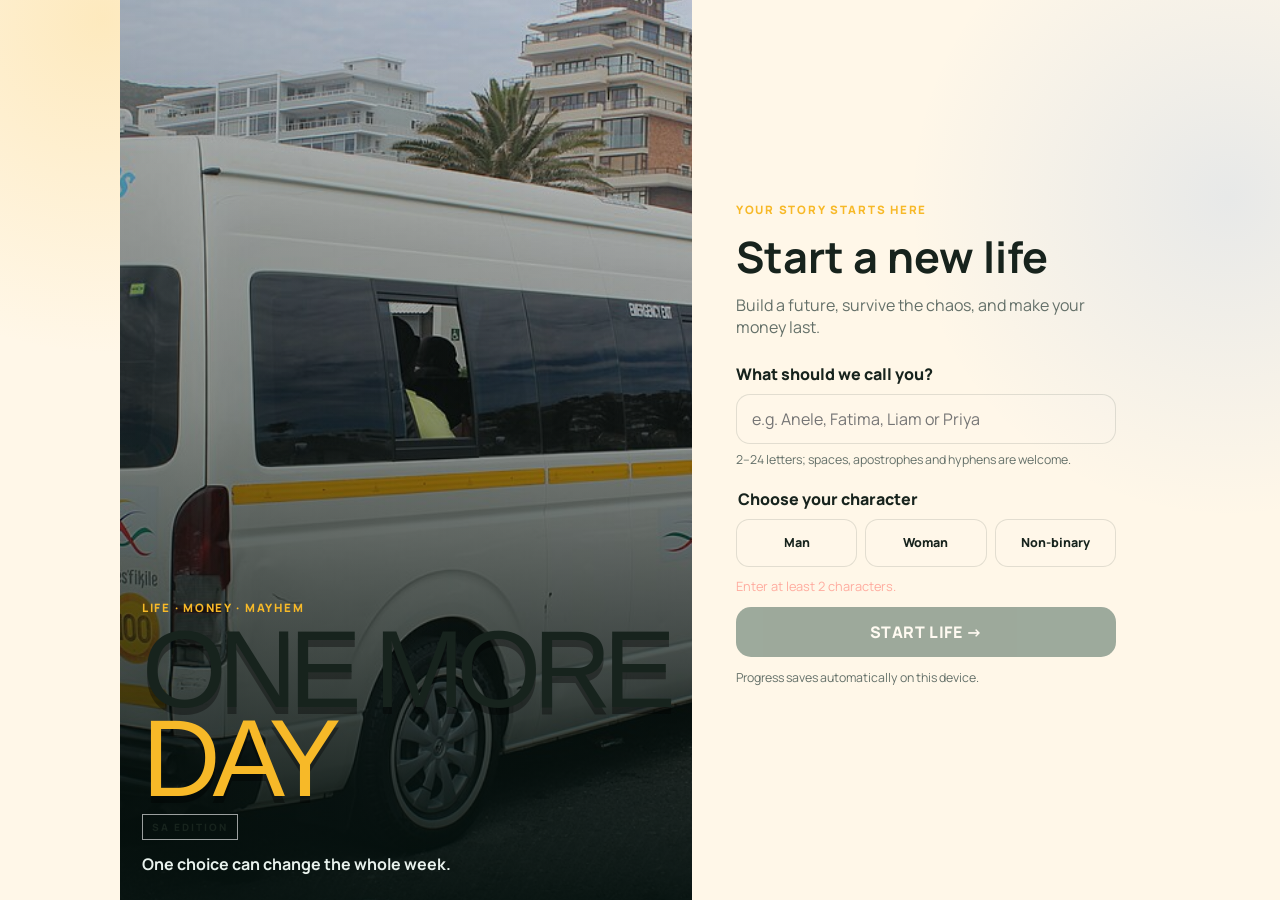
==== commit 61236005: "release: publish ONE MORE DAY v0.9 Life Begins" ====
--- a/index.html
+++ b/index.html
@@ -1,12 +1,12 @@
 <!doctype html>
-<html lang="en-ZA" data-game-version="0.8">
+<html lang="en-ZA" data-game-version="0.9">
 <head>
   <meta charset="utf-8">
   <meta name="viewport" content="width=device-width, initial-scale=1, viewport-fit=cover">
-  <meta name="theme-color" content="#071713">
+  <meta name="theme-color" content="#fff7e8">
   <meta name="description" content="ONE MORE DAY — a South African life, money and choices game.">
   <title>ONE MORE DAY — SA Edition</title>
-  <link rel="stylesheet" href="v08-sa-edition.css">
+  <link rel="stylesheet" href="v09-life-begins.css">
 </head>
 <body>
   <a class="skip-link" href="#app">Skip to the game</a>
--- a/v09-life-begins.css
+++ b/v09-life-begins.css
@@ -0,0 +1,168 @@
+@import url("v08-sa-edition.css");
+
+/* v0.9 keeps the proven runner and cover foundation, then gives normal life a
+   warmer, brighter interface. The real licensed Quantum photograph remains at
+   assets/cover/south-african-minibus.jpg. */
+:root{
+  color-scheme:light;
+  --ink:#17231d;
+  --muted:#647069;
+  --night:#fff7e8;
+  --panel:#fffdf8;
+  --panel-2:#ffffff;
+  --line:rgba(23,35,29,.12);
+  --gold:#f7b928;
+  --green:#22a866;
+  --red:#ef6255;
+  --blue:#3f83ea;
+  --coral:#ff7b61;
+  --purple:#8a67d5;
+  --radius:24px;
+  --shadow:0 16px 42px rgba(67,50,21,.12),0 3px 8px rgba(67,50,21,.08);
+  background:#fff7e8;
+  color:var(--ink)
+}
+html{min-width:320px;background:#fff7e8}
+body{
+  min-width:320px;
+  background:
+    radial-gradient(circle at 8% 2%,rgba(247,185,40,.22),transparent 21rem),
+    radial-gradient(circle at 96% 22%,rgba(63,131,234,.12),transparent 20rem),
+    #fff7e8;
+  color:var(--ink)
+}
+.skip-link{background:#173f32;color:#fff}
+.game-shell{position:relative;isolation:isolate;padding-bottom:max(34px,env(safe-area-inset-bottom))}
+.game-shell::before,.game-shell::after{content:"";position:fixed;z-index:-1;border-radius:999px;filter:blur(1px);pointer-events:none}
+.game-shell::before{width:170px;height:170px;left:-86px;top:19%;background:rgba(255,123,97,.12)}
+.game-shell::after{width:210px;height:210px;right:-120px;bottom:8%;background:rgba(34,168,102,.1)}
+.game-header{padding:5px 2px 0}
+.game-header .eyebrow{color:#31735a}
+.welcome{color:#23362e;font-size:clamp(1.05rem,4.5vw,1.3rem)}
+.icon-button{min-height:44px;border-color:rgba(23,35,29,.13);background:#fff;color:#315246;box-shadow:0 5px 16px rgba(48,71,58,.08)}
+.hud{gap:8px;margin:16px 0 18px}
+.hud>div{padding:11px 6px;border:1px solid rgba(23,35,29,.08);background:rgba(255,255,255,.76);box-shadow:0 5px 14px rgba(73,55,22,.055)}
+.hud>div:nth-child(1){border-bottom:3px solid var(--blue)}
+.hud>div:nth-child(2){border-bottom:3px solid var(--coral)}
+.hud>div:nth-child(3){border-bottom:3px solid var(--green)}
+.hud>div:nth-child(4){border-bottom:3px solid var(--gold)}
+.hud span{color:#758078}
+.hud strong{color:#1e3028}
+.event-card{
+  position:relative;
+  overflow:hidden;
+  padding:clamp(19px,5.5vw,28px);
+  border:1px solid rgba(23,35,29,.08);
+  background:#fff;
+  box-shadow:var(--shadow);
+  animation:card-arrive .38s cubic-bezier(.2,.8,.2,1) both
+}
+.event-card::after{content:"";position:absolute;width:100px;height:100px;right:-48px;top:-54px;border-radius:32px;background:rgba(247,185,40,.17);transform:rotate(26deg)}
+.event-card__top{position:relative;z-index:1;color:#2c7657}
+.event-card__icon{background:#fff2c9;box-shadow:inset 0 0 0 1px rgba(247,185,40,.26)}
+.event-card h2{position:relative;z-index:1;color:#17231d;letter-spacing:-.035em}
+.event-card__text{position:relative;z-index:1;color:#5f6e66;font-size:.96rem}
+.decision-grid{gap:11px}
+.decision{
+  min-height:56px;
+  border:1px solid rgba(23,35,29,.11);
+  background:#faf8f2;
+  color:#1a2b23;
+  box-shadow:0 3px 0 rgba(23,35,29,.07);
+  transition:transform .16s ease,border-color .16s ease,background .16s ease,box-shadow .16s ease
+}
+.decision:hover:not(:disabled){transform:translateY(-2px);border-color:rgba(34,168,102,.45);background:#f7fff9;box-shadow:0 6px 0 rgba(34,168,102,.13)}
+.decision:active:not(:disabled){transform:translateY(2px);box-shadow:none}
+.decision small{color:#69766e}
+.decision--feature{border-color:rgba(247,185,40,.65);background:#fff9e6}
+.result{border:1px solid rgba(34,168,102,.17);background:#eefaf3;color:#235a41}
+.button{min-height:50px}
+.button--primary{background:#173f32;color:#fff;box-shadow:0 7px 0 #0e281f}
+.button--primary:active:not(:disabled){box-shadow:0 3px 0 #0e281f}
+.button--quiet{border-color:rgba(23,35,29,.18);color:#173f32}
+.next-day{margin:16px 0 12px}
+.phone-launch{
+  width:100%;
+  min-height:64px;
+  display:grid;
+  grid-template-columns:44px auto 1fr;
+  align-items:center;
+  gap:10px;
+  padding:9px 14px;
+  border:1px solid rgba(63,131,234,.2);
+  border-radius:19px;
+  background:#eef6ff;
+  color:#17314f;
+  text-align:left;
+  box-shadow:0 6px 18px rgba(63,131,234,.1);
+  transition:transform .18s ease,box-shadow .18s ease
+}
+.phone-launch:hover{transform:translateY(-2px);box-shadow:0 10px 24px rgba(63,131,234,.16)}
+.phone-launch>span{width:44px;height:44px;display:grid;place-items:center;border-radius:14px;background:#fff;font-size:1.55rem;box-shadow:0 4px 12px rgba(63,131,234,.12)}
+.phone-launch strong{font-size:.8rem;letter-spacing:.08em}
+.phone-launch small{justify-self:end;color:#50708d;overflow:hidden;text-overflow:ellipsis;white-space:nowrap;max-width:100%}
+.app-error{color:#9d362d}
+.money-delta--gain{color:#087b43}.money-delta--loss{color:#cc382f}
+
+.phone-overlay{position:fixed;inset:0;z-index:80;display:grid;place-items:end center;padding:14px 12px max(12px,env(safe-area-inset-bottom));animation:overlay-in .2s ease both}
+.phone-overlay__backdrop{position:absolute;inset:0;width:100%;height:100%;border:0;background:rgba(18,27,23,.42);backdrop-filter:blur(5px)}
+.phone-device{
+  position:relative;
+  width:min(100%,410px);
+  height:min(760px,calc(100dvh - 28px));
+  padding:16px 8px 12px;
+  overflow:hidden;
+  border:3px solid #17231d;
+  border-radius:36px;
+  background:#17231d;
+  box-shadow:0 28px 80px rgba(7,15,11,.35);
+  animation:phone-rise .32s cubic-bezier(.18,.82,.24,1) both
+}
+.phone-device__speaker{position:absolute;z-index:3;top:8px;left:50%;width:72px;height:5px;border-radius:9px;background:#304038;transform:translateX(-50%)}
+.phone-device__home{position:absolute;bottom:5px;left:50%;width:92px;height:4px;border-radius:8px;background:#8d9993;transform:translateX(-50%)}
+.phone-close{position:absolute;z-index:5;right:16px;top:19px;width:44px;height:44px;border:0;border-radius:50%;background:rgba(255,255,255,.88);color:#17312a;font-size:1.55rem;line-height:1}
+.phone-screen{height:100%;overflow:auto;border-radius:27px;background:linear-gradient(155deg,#fff8df,#eef8ff 48%,#f4f0ff);overscroll-behavior:contain}
+.phone-screen__header{position:sticky;top:0;z-index:2;min-height:76px;display:grid;grid-template-columns:44px 38px 1fr;align-items:center;gap:7px;padding:18px 58px 10px 12px;background:rgba(255,250,236,.92);backdrop-filter:blur(12px);border-bottom:1px solid rgba(23,35,29,.08)}
+.phone-screen__header--home{display:flex;padding-left:18px}
+.phone-screen__header button{width:44px;height:44px;border:0;border-radius:14px;background:#fff;color:#18372b;font-size:2rem;box-shadow:0 3px 12px rgba(38,54,46,.09)}
+.phone-screen__header>span{font-size:1.55rem}.phone-screen__header strong,.phone-screen__header small{display:block}.phone-screen__header small{margin-top:2px;color:#65736b;font-size:.72rem}
+.phone-app-grid{display:grid;grid-template-columns:repeat(2,minmax(0,1fr));gap:12px;padding:18px 16px 28px}
+.phone-app{min-height:142px;display:flex;flex-direction:column;align-items:flex-start;justify-content:flex-end;padding:14px;border:0;border-radius:23px;background:#fff;color:#17231d;text-align:left;box-shadow:0 8px 22px rgba(42,47,44,.1);animation:app-pop .35s cubic-bezier(.2,.8,.2,1) both;transition:transform .16s ease,box-shadow .16s ease}
+.phone-app:nth-child(2){animation-delay:.035s}.phone-app:nth-child(3){animation-delay:.07s}.phone-app:nth-child(4){animation-delay:.105s}.phone-app:nth-child(5){animation-delay:.14s}.phone-app:nth-child(6){animation-delay:.175s}
+.phone-app:hover{transform:translateY(-3px) rotate(-.4deg);box-shadow:0 13px 28px rgba(42,47,44,.14)}
+.phone-app__icon{width:49px;height:49px;display:grid;place-items:center;margin-bottom:auto;border-radius:16px;background:#f2f3ef;font-size:1.7rem}
+.phone-app strong{font-size:1rem}.phone-app small{margin-top:3px;color:#637169;font-size:.68rem;line-height:1.3}
+.phone-app--sun .phone-app__icon{background:#fff0b7}.phone-app--blue .phone-app__icon{background:#ddecff}.phone-app--green .phone-app__icon{background:#dff7e9}.phone-app--pink .phone-app__icon{background:#ffe2e8}.phone-app--purple .phone-app__icon{background:#eee5ff}.phone-app--orange .phone-app__icon{background:#ffe8d8}
+.phone-cards{display:grid;gap:12px;padding:14px 14px 30px}
+.phone-card{padding:16px;border:1px solid rgba(23,35,29,.07);border-radius:21px;background:rgba(255,255,255,.88);box-shadow:0 7px 20px rgba(50,60,54,.08);animation:card-arrive .28s ease both}
+.phone-card__top{display:flex;align-items:center;justify-content:space-between;gap:12px}.phone-card__top>span{font-size:1.5rem}.phone-card__top small{padding:4px 8px;border-radius:99px;background:#eff4ef;color:#47705c;font-weight:800}
+.phone-card h3{margin:10px 0 4px;font-size:1.05rem}.phone-card p{margin:0;color:#65736b;font-size:.8rem;line-height:1.45}
+.phone-card__actions{display:grid;gap:8px;margin-top:13px}
+.phone-action{min-height:44px;display:flex;align-items:center;justify-content:space-between;gap:10px;padding:9px 12px;border:0;border-radius:13px;background:#173f32;color:#fff;text-align:left;font-weight:800}
+.phone-action small{color:#c9e8dc;font-weight:600}.phone-action:disabled{background:#d8ddd9;color:#7d8983}.phone-action:disabled small{color:#7d8983}
+
+@keyframes card-arrive{from{opacity:0;transform:translateY(12px) scale(.985)}to{opacity:1;transform:none}}
+@keyframes overlay-in{from{opacity:0}to{opacity:1}}
+@keyframes phone-rise{from{opacity:0;transform:translateY(42px) scale(.96)}to{opacity:1;transform:none}}
+@keyframes app-pop{from{opacity:0;transform:translateY(10px) scale(.96)}to{opacity:1;transform:none}}
+
+@media (min-width:720px){
+  .game-shell{padding-top:28px}.event-card{padding:30px}.phone-overlay{place-items:center}.phone-device{height:min(780px,calc(100dvh - 42px))}
+}
+@media (max-width:420px){
+  .phone-overlay{padding:0}.phone-device{width:100%;height:100dvh;padding:0;border:0;border-radius:0}.phone-screen{border-radius:0;padding-top:max(5px,env(safe-area-inset-top))}.phone-device__speaker{top:max(6px,env(safe-area-inset-top))}.phone-close{top:max(15px,env(safe-area-inset-top));right:12px}.phone-device__home{bottom:max(5px,env(safe-area-inset-bottom))}.phone-app{min-height:132px}
+}
+@media (max-width:350px){
+  .game-shell{padding-inline:9px}.hud{gap:5px}.phone-launch{grid-template-columns:40px auto}.phone-launch small{display:none}.phone-app-grid{gap:9px;padding-inline:11px}.phone-app{min-height:124px;padding:11px}
+}
+@media (prefers-reduced-motion:reduce){
+  .event-card,.phone-overlay,.phone-device,.phone-app,.phone-card{animation:none!important}.phone-launch,.decision,.phone-app{transition:none!important}
+}
+
+.ending-card{background:linear-gradient(155deg,#fff,#fff5d4)}
+.ending-grid{display:grid;grid-template-columns:repeat(2,minmax(0,1fr));gap:9px;margin:20px 0}
+.ending-grid>div{min-width:0;padding:11px;border-radius:14px;background:#f7f5ed}
+.ending-grid span,.ending-grid strong{display:block;overflow-wrap:anywhere}
+.ending-grid span{color:#748078;font-size:.66rem;font-weight:800;text-transform:uppercase;letter-spacing:.06em}
+.ending-grid strong{margin-top:4px;font-size:.86rem}
+.ending-achievement{padding:12px 14px;border-radius:14px;background:#fff0b8;color:#654a00;font-weight:800}
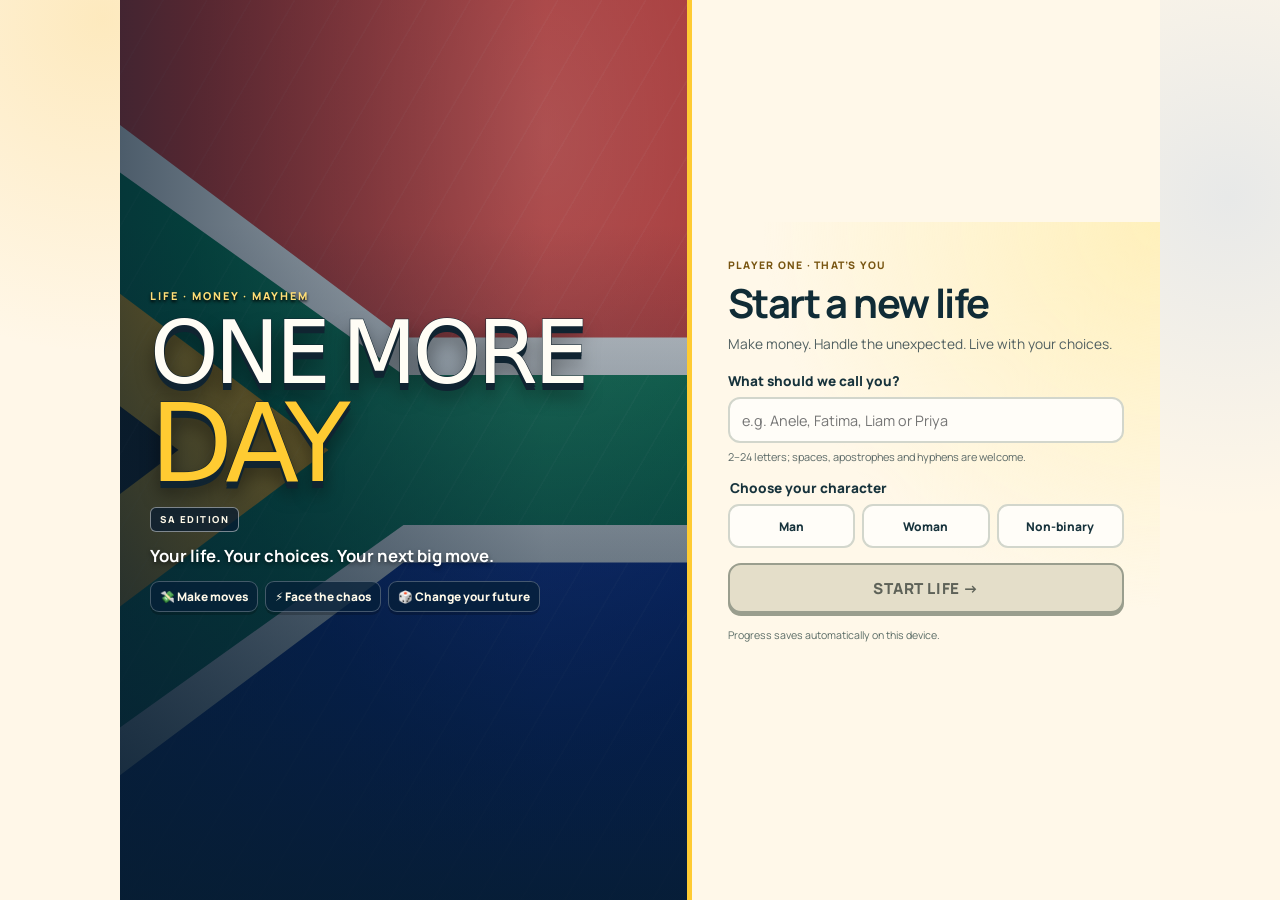
==== commit b38ccdd7: "Automate routine work during skips and refresh prominent text styling" ====
--- a/index.html
+++ b/index.html
@@ -6,7 +6,7 @@
   <meta name="theme-color" content="#fff7e8">
   <meta name="description" content="ONE MORE DAY — a South African life, money and choices game.">
   <title>ONE MORE DAY — SA Edition</title>
-  <link rel="stylesheet" href="v09-life-begins.css">
+  <link rel="stylesheet" href="v09-life-begins.css?v=20261004-time2">
 </head>
 <body>
   <a class="skip-link" href="#app">Skip to the game</a>
--- a/v09-life-begins.css
+++ b/v09-life-begins.css
@@ -1,8 +1,6 @@
 @import url("v08-sa-edition.css");
 
-/* v0.9 keeps the proven runner and cover foundation, then gives normal life a
-   warmer, brighter interface. The real licensed Quantum photograph remains at
-   assets/cover/south-african-minibus.jpg. */
+/* v0.9: bright daily play and a flag-led South African game cover. */
 :root{
   color-scheme:light;
   --ink:#17231d;
@@ -40,7 +38,7 @@
 .game-header .eyebrow{color:#31735a}
 .welcome{color:#23362e;font-size:clamp(1.05rem,4.5vw,1.3rem)}
 .icon-button{min-height:44px;border-color:rgba(23,35,29,.13);background:#fff;color:#315246;box-shadow:0 5px 16px rgba(48,71,58,.08)}
-.hud{gap:8px;margin:16px 0 18px}
+.hud{gap:8px;margin:16px 0 8px}
 .hud>div{padding:11px 6px;border:1px solid rgba(23,35,29,.08);background:rgba(255,255,255,.76);box-shadow:0 5px 14px rgba(73,55,22,.055)}
 .hud>div:nth-child(1){border-bottom:3px solid var(--blue)}
 .hud>div:nth-child(2){border-bottom:3px solid var(--coral)}
@@ -48,6 +46,12 @@
 .hud>div:nth-child(4){border-bottom:3px solid var(--gold)}
 .hud span{color:#758078}
 .hud strong{color:#1e3028}
+.personal-stats{display:grid;grid-template-columns:repeat(3,minmax(0,1fr));gap:8px;margin:0 0 18px}
+.personal-stats>div{min-width:0;padding:9px 6px;border:1px solid rgba(23,35,29,.08);border-radius:13px;background:rgba(255,255,255,.76);text-align:center}
+.personal-stats span{display:block;color:#58675e;font-size:.875rem;font-weight:700}
+.personal-stats strong{display:block;margin-top:3px;color:#1e3028;font-size:1rem}
+.personal-stats small{margin-left:3px;color:#647069;font-size:.875rem;font-weight:500}
+@media(min-width:600px){.personal-stats{grid-template-columns:repeat(6,minmax(0,1fr))}}
 .event-card{
   position:relative;
   overflow:hidden;
@@ -74,7 +78,6 @@
 .decision:hover:not(:disabled){transform:translateY(-2px);border-color:rgba(34,168,102,.45);background:#f7fff9;box-shadow:0 6px 0 rgba(34,168,102,.13)}
 .decision:active:not(:disabled){transform:translateY(2px);box-shadow:none}
 .decision small{color:#69766e}
-.decision--feature{border-color:rgba(247,185,40,.65);background:#fff9e6}
 .result{border:1px solid rgba(34,168,102,.17);background:#eefaf3;color:#235a41}
 .button{min-height:50px}
 .button--primary{background:#173f32;color:#fff;box-shadow:0 7px 0 #0e281f}
@@ -166,3 +169,88 @@
 .ending-grid span{color:#748078;font-size:.66rem;font-weight:800;text-transform:uppercase;letter-spacing:.06em}
 .ending-grid strong{margin-top:4px;font-size:.86rem}
 .ending-achievement{padding:12px 14px;border-radius:14px;background:#fff0b8;color:#654a00;font-weight:800}
+
+.bet-form{display:grid;gap:10px;margin-block:14px}.bet-form label{font-weight:700;font-size:.85rem}.bet-form input{width:100%;min-height:48px;padding:10px 12px;border:1px solid #647367;border-radius:12px;background:#11251b;color:#fff;font-size:1rem}.bet-form input:focus-visible{outline:3px solid #8ae7a2;outline-offset:2px}.chase-progress{width:min(100%,480px);height:12px;accent-color:#66e0a2}.chase-status{max-width:480px;font-size:.9rem}
+
+.stat-tile--health{--stat-colour:#c32d53;--stat-bg:#ffe7ed}.stat-tile--happiness{--stat-colour:#976205;--stat-bg:#fff2c9}.stat-tile--knowledge{--stat-colour:#365bd3;--stat-bg:#e6edff}.stat-tile--social{--stat-colour:#047c76;--stat-bg:#daf5ee}.stat-tile--reputation{--stat-colour:#8242ac;--stat-bg:#f0e3fa}.personal-stats .stat-tile{background:var(--stat-bg);border-color:var(--stat-colour)}.personal-stats .stat-tile strong{color:var(--stat-colour)}.stat-meter{height:5px;margin-top:7px;overflow:hidden;border-radius:8px;background:rgba(0,0,0,.09)}.stat-meter i{display:block;height:100%;border-radius:8px;background:var(--stat-colour)}.hud>div:last-child strong{color:#086d58}
+.slot-machine{display:grid;grid-template-columns:repeat(3,minmax(0,1fr));gap:8px;padding:12px;border:3px solid #dba84e;border-radius:18px;background:linear-gradient(145deg,#283348,#131d2e);box-shadow:inset 0 0 18px #0006;margin:16px 0}.slot-reel{height:78px;overflow:hidden;border-radius:10px;background:linear-gradient(#ece3d7,#fffaf0 35%,#fffaf0 65%,#ece3d7);color:#152537;display:flex;align-items:center;justify-content:center;font-size:2.2rem;line-height:78px}.slot-strip{width:100%;align-self:flex-start;text-align:center;animation:slot-roll .24s linear infinite}.slot-strip span{display:block;height:78px}.slot-reel--1 .slot-strip{animation-duration:.2s}.slot-reel--2 .slot-strip{animation-duration:.28s}.slot-machine--won{border-color:#4ee4a4;box-shadow:0 0 20px #4ee4a466}.slot-machine--spinning .slot-reel{filter:blur(.35px)}@keyframes slot-roll{from{transform:translateY(0)}to{transform:translateY(-390px)}}@media(prefers-reduced-motion:reduce){.slot-strip{animation:none}.slot-machine--spinning .slot-reel{filter:none}}
+
+.life-callbacks{margin-bottom:16px;padding:15px 17px;border:1px solid #72b5a0;border-left:5px solid #13826b;border-radius:14px;background:#e4f5ed;color:#173b30}.life-callbacks>strong{font-size:.78rem;letter-spacing:.08em;color:#136c59}.life-callbacks p{margin:8px 0 0;font-size:.9rem;line-height:1.5}
+
+.age-year{margin:10px 0;color:#316552;background:#e3f3e9;border:1px solid #87b9a0}.tap-thief{max-width:540px;min-height:100dvh;margin:auto;padding:30px 18px;background:linear-gradient(#163b35,#091f21);color:#fff;display:flex;flex-direction:column;justify-content:center;gap:18px;text-align:center}.tap-thief h2{color:#ffcc58;margin:0}.tap-thief p{line-height:1.5}.tap-thief-grid{display:grid;grid-template-columns:repeat(3,1fr);gap:10px}.tap-thief-cell{height:100px;min-width:64px;border:2px solid #617971;border-radius:18px;background:#263e3c;font-size:2.7rem;touch-action:manipulation}.tap-thief-cell.is-thief{background:#ffe6a5;border-color:#ffc956;box-shadow:0 0 15px #ffc95655}.tap-thief-cell:focus-visible{outline:4px solid #86ead1;outline-offset:2px}.tap-thief-exit{padding:12px;border-radius:12px;background:#294841;color:#fff;border:1px solid #71988a}.tap-thief-status{min-height:28px;color:#bcebd8}
+
+.exam-timer{display:flex;align-items:center;justify-content:space-between;padding:12px 16px;margin:16px 0;border-radius:12px;background:#e6f0fc;color:#274a73}.exam-timer span{font-weight:700;font-size:.78rem;letter-spacing:.08em}.exam-timer strong{font-variant-numeric:tabular-nums;font-size:1.5rem}.exam-timer .is-urgent{color:#c32d53}.life-news{margin-bottom:14px;padding:14px 16px;background:#eaf4ef;border-left:4px solid #54957b;border-radius:12px;color:#244737}.life-news p{margin:6px 0;line-height:1.5;font-size:.9rem}
+
+/* Illustrated business choices and persistent purchase outcomes. */
+.vehicle-art { width:100%; aspect-ratio:4/3; margin:12px 0; border-radius:16px; background-image:url("assets/vehicle-choices.webp"); background-size:200% 100%; background-repeat:no-repeat; box-shadow:0 6px 18px #14284922; position:relative; overflow:hidden; }
+.vehicle-art--sports { background-position:left center; }
+.vehicle-art--fleet { background-position:right center; }
+.vehicle-art--lost { filter:grayscale(1); }
+.vehicle-art--lost span { position:absolute; inset:40% 0 auto; background:#172234df; color:white; text-align:center; padding:12px 4px; font-weight:900; letter-spacing:2px; transform:rotate(-8deg); }
+.garage-vehicle { margin:12px 0 18px; }
+.garage-vehicle strong,.garage-vehicle small { display:block; }
+.garage-vehicle small { margin-top:6px; line-height:1.5; }
+.garage-empty { padding:20px; border:2px dashed #90a4b8; border-radius:14px; color:#50647b; text-align:center; }
+
+/* Short daily context: no extra interaction between morning and evening. */
+.stat-tile--luck{--stat-colour:#ad6518;--stat-bg:#ffecd3}
+.stat-tile--energy{--stat-colour:#996309;--stat-bg:#fff0c2}
+/* Compact stacked meters leave the situation and choices room on phones. */
+.personal-stats{display:flex;flex-direction:column;gap:3px;margin:0 0 16px;padding:8px 10px;background:#fffdf7;border:1px solid #d0dcd1;border-radius:14px}
+.personal-stats .stat-tile{display:grid;grid-template-columns:22px 94px minmax(24px,1fr) 46px;align-items:center;gap:7px;padding:4px 0;border:0;border-radius:0;background:transparent;text-align:left;min-height:26px}
+.personal-stats .stat-icon{font-size:.9rem;line-height:1}.personal-stats .stat-name{font-size:.64rem;letter-spacing:.025em;color:#415249}.personal-stats .stat-value{position:relative;margin:0;text-align:right;font-size:.8rem;font-variant-numeric:tabular-nums;color:var(--stat-colour)}
+.personal-stats .stat-meter{height:7px;margin:0;background:var(--stat-bg)}.stat-meter i{transition:width .35s ease}
+.stat-feedback{position:absolute;inset:0;pointer-events:none}.stat-change{position:absolute;right:0;top:0;font-size:1rem;font-weight:900;text-shadow:0 1px 2px #fff;background:#fffdf7;border-radius:4px;padding:0 3px;white-space:nowrap}.stat-change--gain{color:#08713b}.stat-change--loss{color:#b72d39}
+.hud{grid-template-columns:1fr 1fr 2fr}.event-card{border:2px solid #598575;box-shadow:0 5px 0 #cfdfd1}.event-card__top{padding-bottom:10px;border-bottom:1px solid #cbdace}.event-card__top p{color:#205342;font-weight:900;letter-spacing:.08em}.event-card__text{color:#243a2f;font-size:1rem;line-height:1.65;background:#f0f5ee;border-left:4px solid #6b957a;border-radius:7px;padding:12px}
+.result{background:#fff0c6;border:1px solid #d5a94e;border-left:5px solid #bd8319;padding:14px;color:#4b3514;line-height:1.6}.section-label{display:block;margin-bottom:7px;font-size:.7rem;letter-spacing:.07em;color:#795314}.day-plan{border-left:5px solid #d8a62d;background:#fff8df}.life-news{padding:12px 15px;border:1px solid #76a5a0;border-left:5px solid #327873;background:#e8f4f0;border-radius:12px;margin-bottom:14px}.life-news::before{content:'FOLLOW-UPS & NEWS';display:block;font-size:.7rem;font-weight:900;letter-spacing:.07em;color:#265d58}.skip-summary{padding:15px;margin:16px 0;background:#e9efff;border:1px solid #899dce;border-left:5px solid #536cb0;border-radius:14px}.skip-summary h3{margin:0 0 8px;font-size:1rem}.skip-summary p{font-size:.85rem;line-height:1.5;color:#354b70}.money-report{border-left:5px solid #3d855d}.phone-card{border:1px solid #adbcaf}.phone-card h3{color:#163d2b}.phone-card__top small{font-weight:800}
+@media(prefers-reduced-motion:reduce){.stat-meter i{transition:none}}
+.personal-stats .stat-change--gain{color:#08713b}.personal-stats .stat-change--loss{color:#b72d39}
+.day-plan{padding:16px;margin-bottom:16px;border-radius:14px;border:2px solid #bc8a23;border-left:6px solid #a66b08;background:#fff0ba;box-shadow:0 3px 0 #ead59b}
+.day-plan span{display:block;font-size:.8rem;letter-spacing:.08em;font-weight:900;color:#684407}
+.day-plan p{margin:9px 0 0;font-size:1rem;font-weight:650;line-height:1.55;color:#3c2c10}
+.day-plan .stay-home-action{margin-top:14px;border:1px solid #8d6b2d;background:#fffaf0;color:#4d350f;font-weight:750}
+.day-plan .stay-home-action small{color:#725521;font-weight:500}
+.event-card .event-card__text{margin:14px 0 18px;padding:16px;border:1px solid #142747;border-left:6px solid #f4c34c;border-radius:11px;background:#172b4d;color:#ffffff;font-size:1.05rem;font-weight:650;line-height:1.65;box-shadow:0 3px 0 #c5cee0}
+.event-card .event-card__text::before{content:'THE SITUATION';display:block;margin-bottom:8px;color:#ffe082;font-size:.7rem;font-weight:900;letter-spacing:.1em}
+.skip-choices{margin-top:14px}.skip-choices summary{padding:10px;background:#d3def8;border-radius:8px;color:#182f58;font-size:.85rem;font-weight:800;cursor:pointer}.skip-choices article{padding:12px 0;border-bottom:1px solid #afbddb}.skip-choices article strong{font-size:.83rem;color:#20385d}.skip-choices article p{margin:5px 0;font-size:.83rem}
+
+/* A stable daily receipt and optional attendance action. */
+.money-report{margin:14px 0;padding:15px;border:1px solid #cbdccc;border-radius:15px;background:#f9fcf7}.money-report h3{margin:0 0 10px;font-size:1rem}.money-totals{display:grid;grid-template-columns:repeat(3,minmax(0,1fr));gap:8px}.money-totals span{font-size:.7rem;letter-spacing:.04em;color:#52685b}.money-totals strong{display:block;margin-top:4px;font-size:1rem;letter-spacing:0;overflow-wrap:anywhere}.money-report summary{margin-top:12px;padding:8px 0;cursor:pointer;font-size:.85rem;color:#375844}.money-group h4{margin:12px 0 6px;font-size:.85rem}.money-group p{font-size:.8rem;color:#647369}.money-row{display:flex;justify-content:space-between;align-items:baseline;gap:12px;padding:7px 0;border-bottom:1px solid #dce6dc;font-size:.83rem;line-height:1.45}.money-row strong{white-space:nowrap;font-variant-numeric:tabular-nums}.money-in{color:#157047}.money-out,.money-debt{color:#aa3c42}.money-debt{font-size:.85rem}.stay-home-action{margin-top:9px;padding:8px 11px;border:1px solid #95ab9a;border-radius:10px;background:#fff;color:#385543;cursor:pointer;font-size:.83rem}.stay-home-action small{display:block;margin-top:3px;color:#65776a;font-size:.7rem}.money-delta{max-width:240px;font-size:.78rem;white-space:normal;line-height:1.3;pointer-events:none}.slot-machine--spinning .slot-reel--stopped{filter:none}
+
+/* The opening screen: flag energy, readable game logo, compact mobile setup. */
+.start-layout{max-width:1120px;background:#fff8e9}
+.start-layout .cover{min-height:300px;background:#08293a;border-bottom:5px solid #ffcb32}
+.cover .cover__photo{display:none}
+.cover .cover__flag{inset:0;width:100%;height:100%;aspect-ratio:auto;opacity:1;transform:none;background:url("assets/cover/south-african-flag.svg") center/cover no-repeat;z-index:-3}
+.cover .cover__shade{background:linear-gradient(90deg,#071d31b8,#071d3140 75%),linear-gradient(0deg,#071d31e8,transparent 75%);z-index:-1}
+.cover::after{content:"";position:absolute;inset:0;z-index:-2;pointer-events:none;background:repeating-linear-gradient(120deg,transparent 0 36px,#ffffff0b 37px 38px),radial-gradient(ellipse at 75% 15%,#ffffff35,transparent 60%)}
+.cover .cover__copy{justify-content:center;padding:28px 22px 30px;gap:0}
+.cover .cover__kicker{color:#ffdf77;font-size:.68rem;letter-spacing:.18em;text-shadow:0 2px 3px #000}
+.cover .cover__title{display:grid;grid-template-columns:max-content max-content;gap:0 .17em;color:#fffdf5;font:clamp(2.75rem,13.8vw,5.8rem)/.93 "Archivo Black",Impact,system-ui,sans-serif;letter-spacing:-.045em;text-shadow:0 4px 0 #102431,0 7px 0 #102431,0 12px 18px #0008;-webkit-text-stroke:1px #102431;paint-order:stroke fill}
+.cover .cover__title span:last-child{grid-column:1/-1;color:#ffcb32;font-size:1.24em;letter-spacing:-.055em}
+.cover .cover__edition{margin-top:13px;border:1px solid #ffffff75;background:#061c32b5;border-radius:6px;color:#fff9e8;font-size:.6rem;letter-spacing:.16em;padding:5px 9px}
+.cover .cover__line{color:#fff;font-size:.94rem;line-height:1.4;margin-top:12px;text-shadow:0 2px 4px #0008}
+.cover__play-hooks{display:flex;flex-wrap:wrap;gap:7px;margin-top:14px}
+.cover__play-hooks span{padding:6px 9px;border:1px solid #ffffff40;border-radius:9px;color:#fff9e8;background:#062038bc;font-size:.66rem;font-weight:800;box-shadow:0 3px 0 #0003}
+.start-layout .setup-card{padding:24px 20px max(24px,env(safe-area-inset-bottom));background:radial-gradient(ellipse at 100% 0,#fff0bb,transparent 60%),#fff8e9}
+.setup-card .eyebrow{color:#785511;font-size:.65rem;margin-bottom:8px;letter-spacing:.12em}
+.start-layout .setup-card h2{font-size:clamp(1.65rem,6.8vw,2.5rem);letter-spacing:-.04em;line-height:1.15;color:#102c36}
+.start-layout .setup-card__intro{margin:8px 0 18px;font-size:.86rem;line-height:1.5;color:#505f60;max-width:32rem}
+.setup-card .field-label,.setup-card .gender-field legend{font-size:.85rem;margin-bottom:7px;color:#17333c}
+.setup-card input[type="text"]{min-height:46px;border:2px solid #d2d6cc;background:#fffdf8;color:#17333c;border-radius:12px;padding:0 12px;font-size:.9rem}
+.setup-card input[type="text"]:focus{border-color:#147b65}
+.setup-card .field-help{font-size:.68rem;line-height:1.4;margin:6px 0 15px;color:#5b6967}
+.setup-card .gender-options{gap:7px}
+.setup-card .gender-chip span{min-height:44px;border:2px solid #d2d6cc;background:#fffdf8;border-radius:11px;font-size:.75rem;color:#17333c;transition:background .15s,border-color .15s,transform .15s}
+.setup-card .gender-chip input:checked+span{background:#d8f2df;border-color:#147b65;color:#124c3a;box-shadow:0 3px 0 #147b6530;transform:translateY(-2px)}
+.setup-card .form-error{color:#9f2936;min-height:0;font-size:.75rem;margin:6px 0 10px}
+.setup-card .form-error:empty{display:none}
+.setup-card .button--primary{background:linear-gradient(#ffdc54,#ffc52d);color:#142d34;border:2px solid #142d34;border-radius:13px;min-height:50px;box-shadow:0 5px 0 #142d34;font-size:.95rem;margin-top:5px}
+.setup-card .button--primary:disabled{background:#e4dec9;color:#5e6258;border-color:#9a9e8e;opacity:1;box-shadow:0 3px 0 #9a9e8e}
+.setup-card .button--primary:not(:disabled):hover{background:#ffe477;transform:translateY(-1px)}
+.setup-card .button--primary:active:not(:disabled){transform:translateY(3px);box-shadow:0 2px 0 #142d34}
+.setup-card .button--quiet{color:#234a4d;border:1px solid #92a59b;border-radius:12px;font-size:.85rem}
+.setup-card .save-note{font-size:.66rem;margin:15px 0 0;color:#596b65}
+@media(min-width:720px){.start-layout .cover{min-height:100dvh;border-bottom:0;border-right:5px solid #ffcb32}.cover .cover__copy{padding:42px 30px}.cover .cover__title{font-size:clamp(3.8rem,6.8vw,5.8rem)}.cover .cover__flag{background-size:auto 100%}.start-layout .setup-card{padding:36px}.cover .cover__line{font-size:1.05rem}.cover__play-hooks span{font-size:.74rem}}
+@media(max-width:359px){.cover .cover__copy{padding-inline:16px}.start-layout .setup-card{padding-inline:16px}.cover__play-hooks{gap:5px}.cover__play-hooks span{font-size:.6rem;padding:5px 7px}}
+@media(prefers-reduced-motion:reduce){.cover .cover__title span{animation:none}.setup-card .gender-chip span,.setup-card .button{transition:none}}
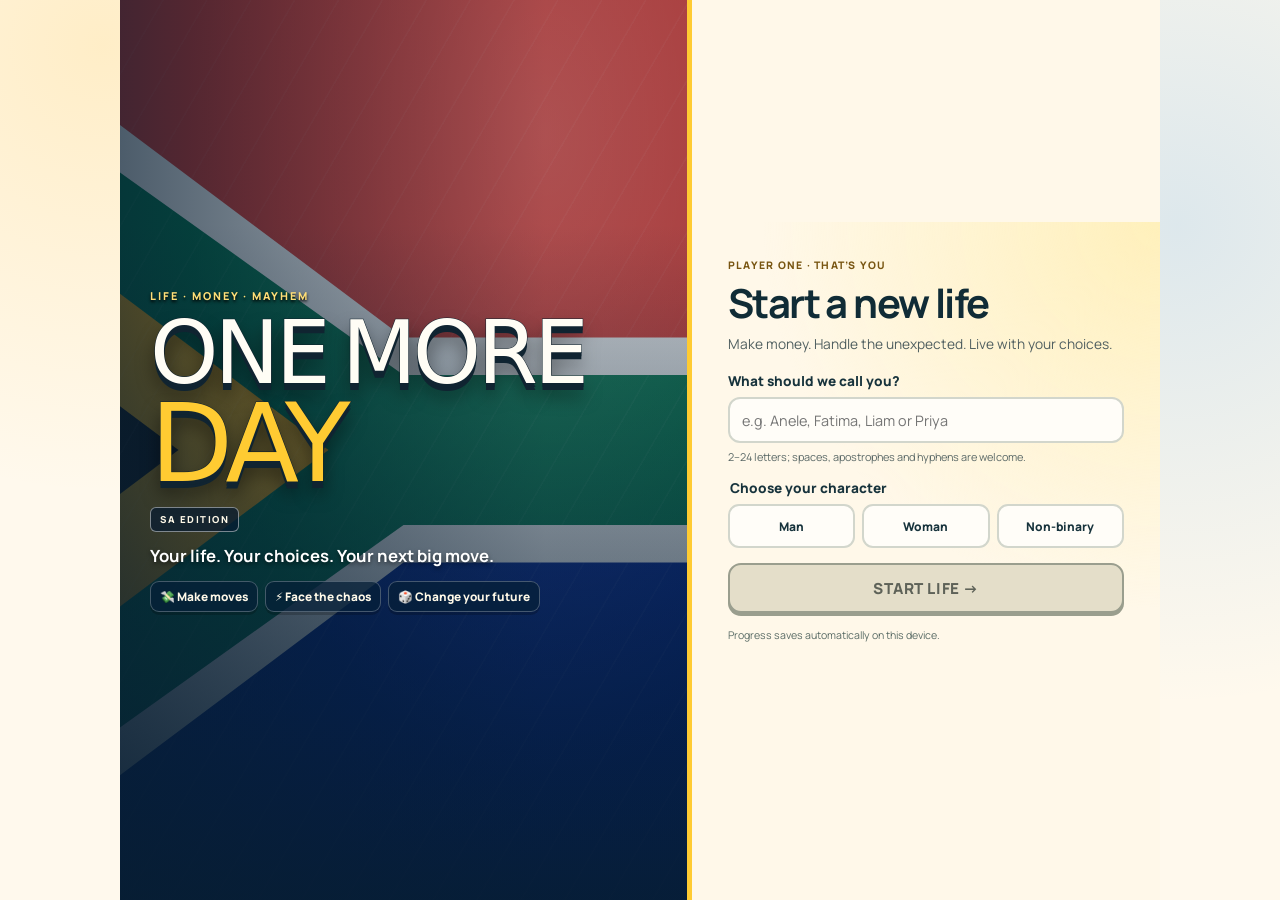
==== commit 698fe936: "feat: add Study phone app and v0.10 interface" ====
--- a/index.html
+++ b/index.html
@@ -1,12 +1,12 @@
 <!doctype html>
-<html lang="en-ZA" data-game-version="0.9">
+<html lang="en-ZA" data-game-version="0.10">
 <head>
   <meta charset="utf-8">
   <meta name="viewport" content="width=device-width, initial-scale=1, viewport-fit=cover">
   <meta name="theme-color" content="#fff7e8">
   <meta name="description" content="ONE MORE DAY — a South African life, money and choices game.">
   <title>ONE MORE DAY — SA Edition</title>
-  <link rel="stylesheet" href="v09-life-begins.css?v=20261004-time2">
+  <link rel="stylesheet" href="v10-level-up.css?v=20261009-levelup1">
 </head>
 <body>
   <a class="skip-link" href="#app">Skip to the game</a>
--- a/v10-level-up.css
+++ b/v10-level-up.css
@@ -0,0 +1,145 @@
+@import url("v09-life-begins.css?v=20261004-time2");
+
+:root {
+  --level-up-violet: #6d4aff;
+  --level-up-mint: #19a974;
+  --level-up-sky: #2c8ee8;
+  --level-up-sun: #ffbf2f;
+}
+
+body {
+  background:
+    radial-gradient(circle at 8% 5%, rgba(255, 191, 47, .2), transparent 28rem),
+    radial-gradient(circle at 92% 25%, rgba(44, 142, 232, .16), transparent 30rem),
+    #fff9ed;
+}
+
+body:has(.phone-overlay) {
+  overflow: hidden;
+}
+
+.game-shell {
+  animation: level-up-arrive .45s cubic-bezier(.2, .8, .2, 1) both;
+}
+
+.phone-launch {
+  background: linear-gradient(135deg, #1d2440, #43348f 60%, var(--level-up-violet));
+  box-shadow: 0 12px 28px rgba(57, 43, 138, .3), inset 0 1px 0 rgba(255,255,255,.25);
+  transition: transform .18s ease, box-shadow .18s ease;
+}
+
+.phone-launch:hover,
+.phone-launch:focus-visible {
+  transform: translateY(-2px) rotate(-1deg);
+  box-shadow: 0 16px 34px rgba(57, 43, 138, .38), inset 0 1px 0 rgba(255,255,255,.3);
+}
+
+.phone-device {
+  background: linear-gradient(160deg, #202541, #090b14 65%);
+  box-shadow: 0 26px 80px rgba(9, 11, 20, .48), inset 0 1px 1px rgba(255,255,255,.25);
+  animation: phone-pop .28s cubic-bezier(.2, .9, .25, 1.15) both;
+}
+
+.phone-screen {
+  background:
+    radial-gradient(circle at 12% 8%, rgba(255, 191, 47, .2), transparent 32%),
+    linear-gradient(165deg, #fffdf8, #f3f4ff 56%, #eefcff);
+}
+
+.phone-screen__header {
+  background: rgba(255,255,255,.82);
+  border-bottom: 1px solid rgba(77, 63, 146, .12);
+  backdrop-filter: blur(12px);
+}
+
+.phone-app-grid {
+  align-content: start;
+  gap: .72rem;
+}
+
+.phone-app {
+  min-width: 0;
+  overflow: hidden;
+  border: 1px solid rgba(40, 45, 78, .08);
+  box-shadow: 0 8px 20px rgba(48, 45, 91, .11);
+  transition: transform .16s ease, box-shadow .16s ease, filter .16s ease;
+}
+
+.phone-app:hover,
+.phone-app:focus-visible {
+  transform: translateY(-3px) scale(1.015);
+  box-shadow: 0 13px 25px rgba(48, 45, 91, .18);
+  filter: saturate(1.08);
+}
+
+.phone-app--purple { background: linear-gradient(145deg, #eee9ff, #dcd3ff); }
+.phone-app--sun { background: linear-gradient(145deg, #fff6cf, #ffe59a); }
+.phone-app--green { background: linear-gradient(145deg, #e5faef, #bfeecf); }
+.phone-app--blue { background: linear-gradient(145deg, #e7f4ff, #c9e7ff); }
+.phone-app--pink { background: linear-gradient(145deg, #ffeaf3, #ffd1e4); }
+.phone-app--orange { background: linear-gradient(145deg, #fff0df, #ffd4a3); }
+
+.phone-app__icon {
+  filter: drop-shadow(0 3px 4px rgba(40, 35, 72, .15));
+  animation: icon-breathe 2.8s ease-in-out infinite;
+}
+
+.phone-card {
+  border: 1px solid rgba(70, 65, 112, .1);
+  box-shadow: 0 9px 22px rgba(49, 47, 84, .09);
+  animation: card-rise .32s ease both;
+}
+
+.phone-card:nth-child(2) { animation-delay: .04s; }
+.phone-card:nth-child(3) { animation-delay: .08s; }
+
+.phone-action {
+  transition: transform .14s ease, box-shadow .14s ease, background .14s ease;
+}
+
+.phone-action:not(:disabled):hover,
+.phone-action:not(:disabled):focus-visible {
+  transform: translateY(-1px);
+  box-shadow: 0 7px 16px rgba(64, 50, 153, .18);
+}
+
+.phone-action[data-action="ENROL_STUDY"],
+.phone-action[data-action="FAST_FORWARD_STUDY"] {
+  background: linear-gradient(135deg, var(--level-up-violet), #8e6cff);
+  color: #fff;
+}
+
+@keyframes level-up-arrive {
+  from { opacity: 0; transform: translateY(8px); }
+}
+
+@keyframes phone-pop {
+  from { opacity: 0; transform: translateY(18px) scale(.94); }
+}
+
+@keyframes card-rise {
+  from { opacity: 0; transform: translateY(8px); }
+}
+
+@keyframes icon-breathe {
+  50% { transform: translateY(-2px) scale(1.04); }
+}
+
+@media (max-width: 360px) {
+  .phone-device { width: min(calc(100% - 10px), 390px); }
+  .phone-screen { padding-inline: .65rem; }
+  .phone-app-grid { grid-template-columns: repeat(2, minmax(0, 1fr)); gap: .55rem; }
+  .phone-app { padding: .72rem .55rem; }
+  .phone-app small { overflow-wrap: anywhere; }
+  .phone-card { padding: .82rem; }
+}
+
+@media (prefers-reduced-motion: reduce) {
+  .game-shell,
+  .phone-device,
+  .phone-card,
+  .phone-app__icon { animation: none; }
+  .phone-launch,
+  .phone-app,
+  .phone-action { transition: none; }
+}
